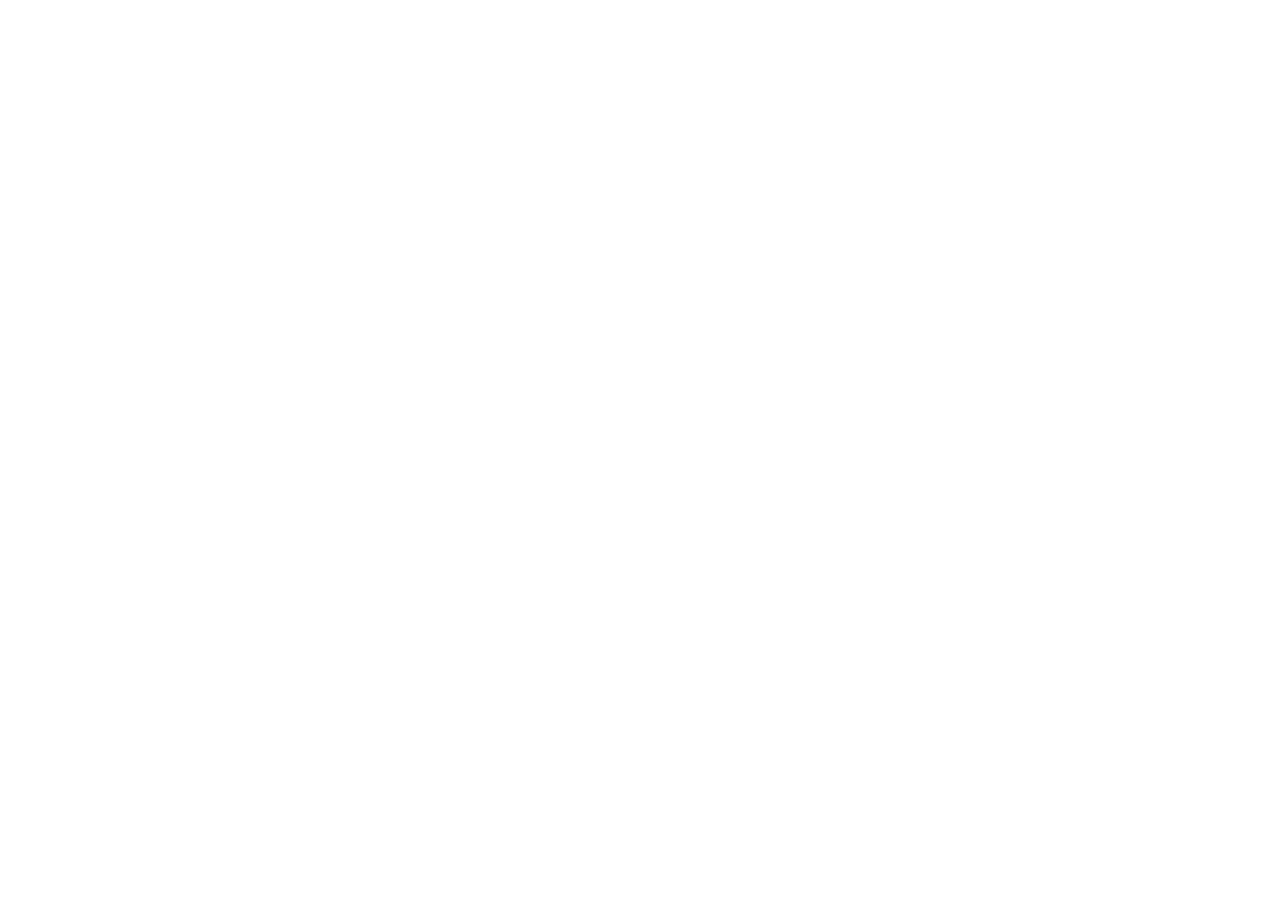
==== index.html @ 0c929e93 "Add files via upload" ====
<!DOCTYPE html>
<html lang="en">
<head>
    <meta charset="UTF-8">
    <meta http-equiv="X-UA-Compatible" content="IE=edge">
    <meta name="viewport" content="width=device-width, initial-scale=1.0">
    <title>Document</title>
</head>
<body>
    
</body>
</html>
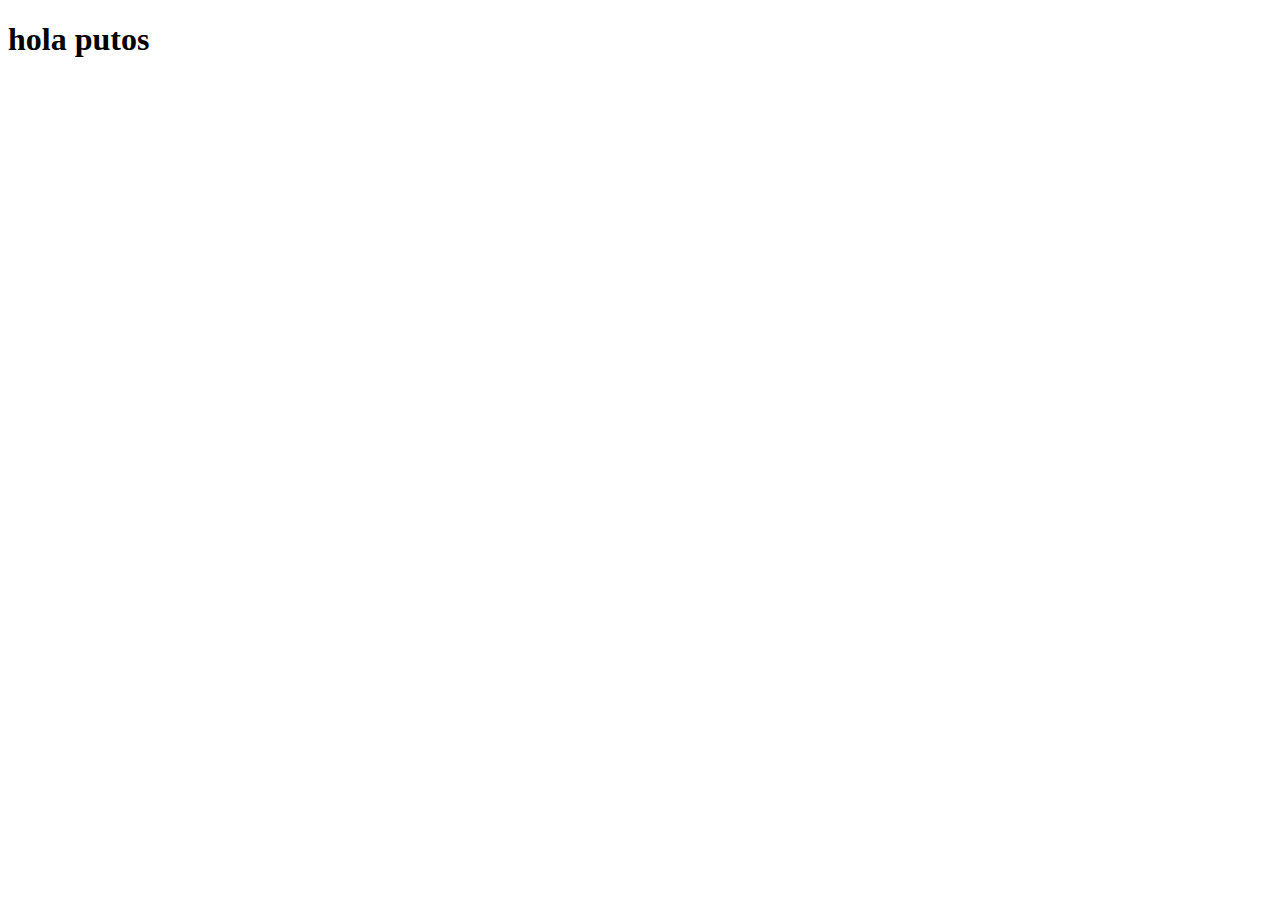
==== commit b37e8f67: "Update index.html" ====
--- a/index.html
+++ b/index.html
@@ -7,6 +7,6 @@
     <title>Document</title>
 </head>
 <body>
-    
+    <h1>hola putos</h1>
 </body>
 </html>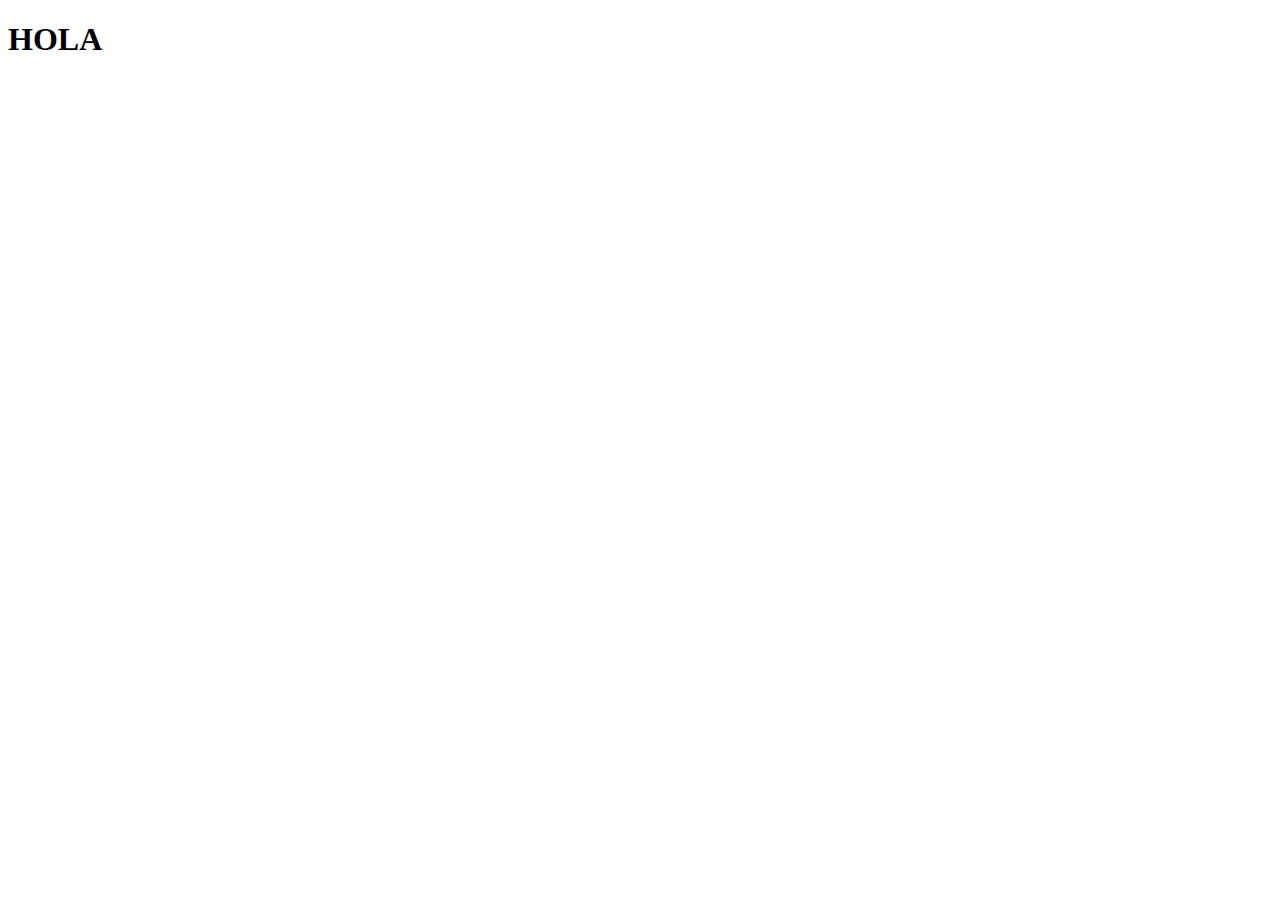
==== commit 42d7eaaa: "Update index.html" ====
--- a/index.html
+++ b/index.html
@@ -7,6 +7,6 @@
     <title>Document</title>
 </head>
 <body>
-    <h1>hola putos</h1>
+    <H1>HOLA </H1>
 </body>
 </html>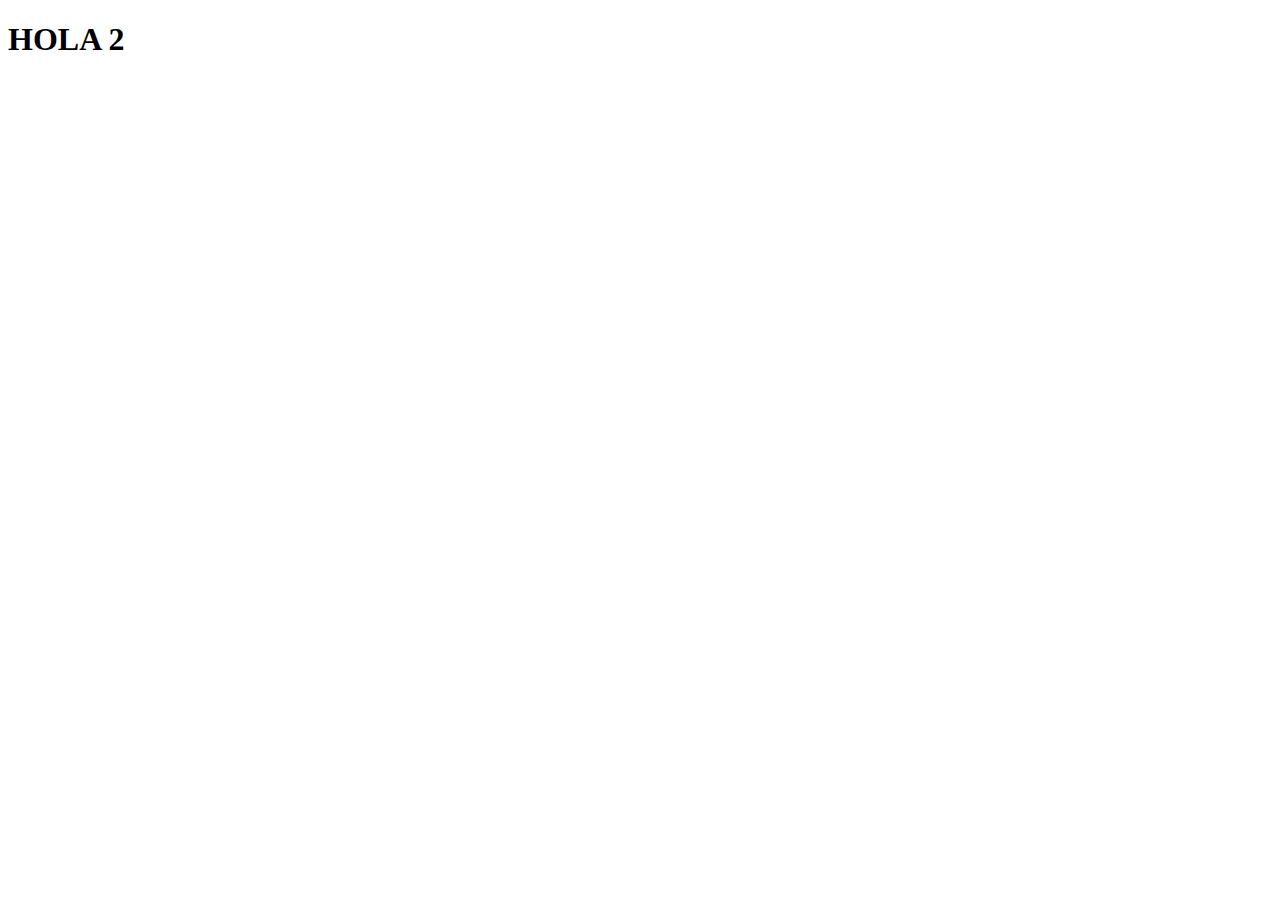
==== commit 10d40dd0: "Update index.html" ====
--- a/index.html
+++ b/index.html
@@ -7,6 +7,6 @@
     <title>Document</title>
 </head>
 <body>
-    <H1>HOLA </H1>
+    <H1>HOLA 2</H1>
 </body>
-</html>+</html>  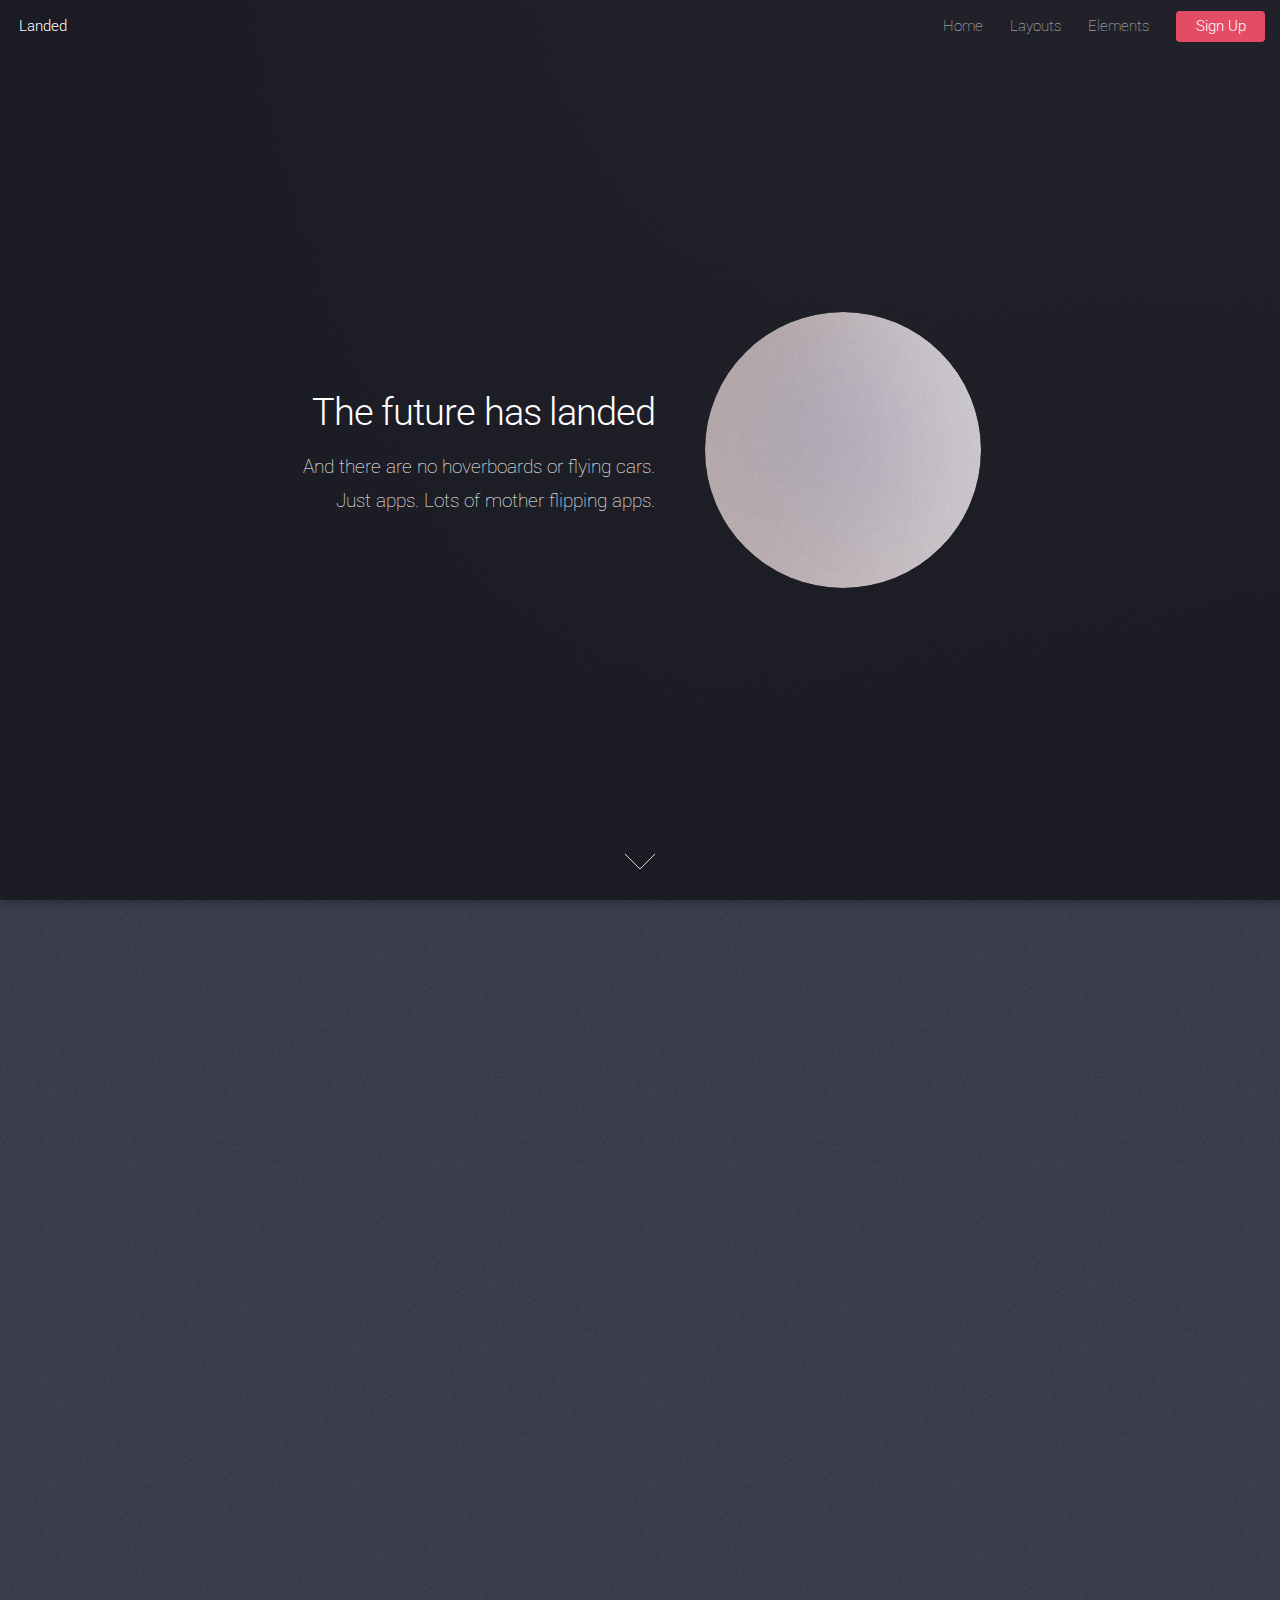
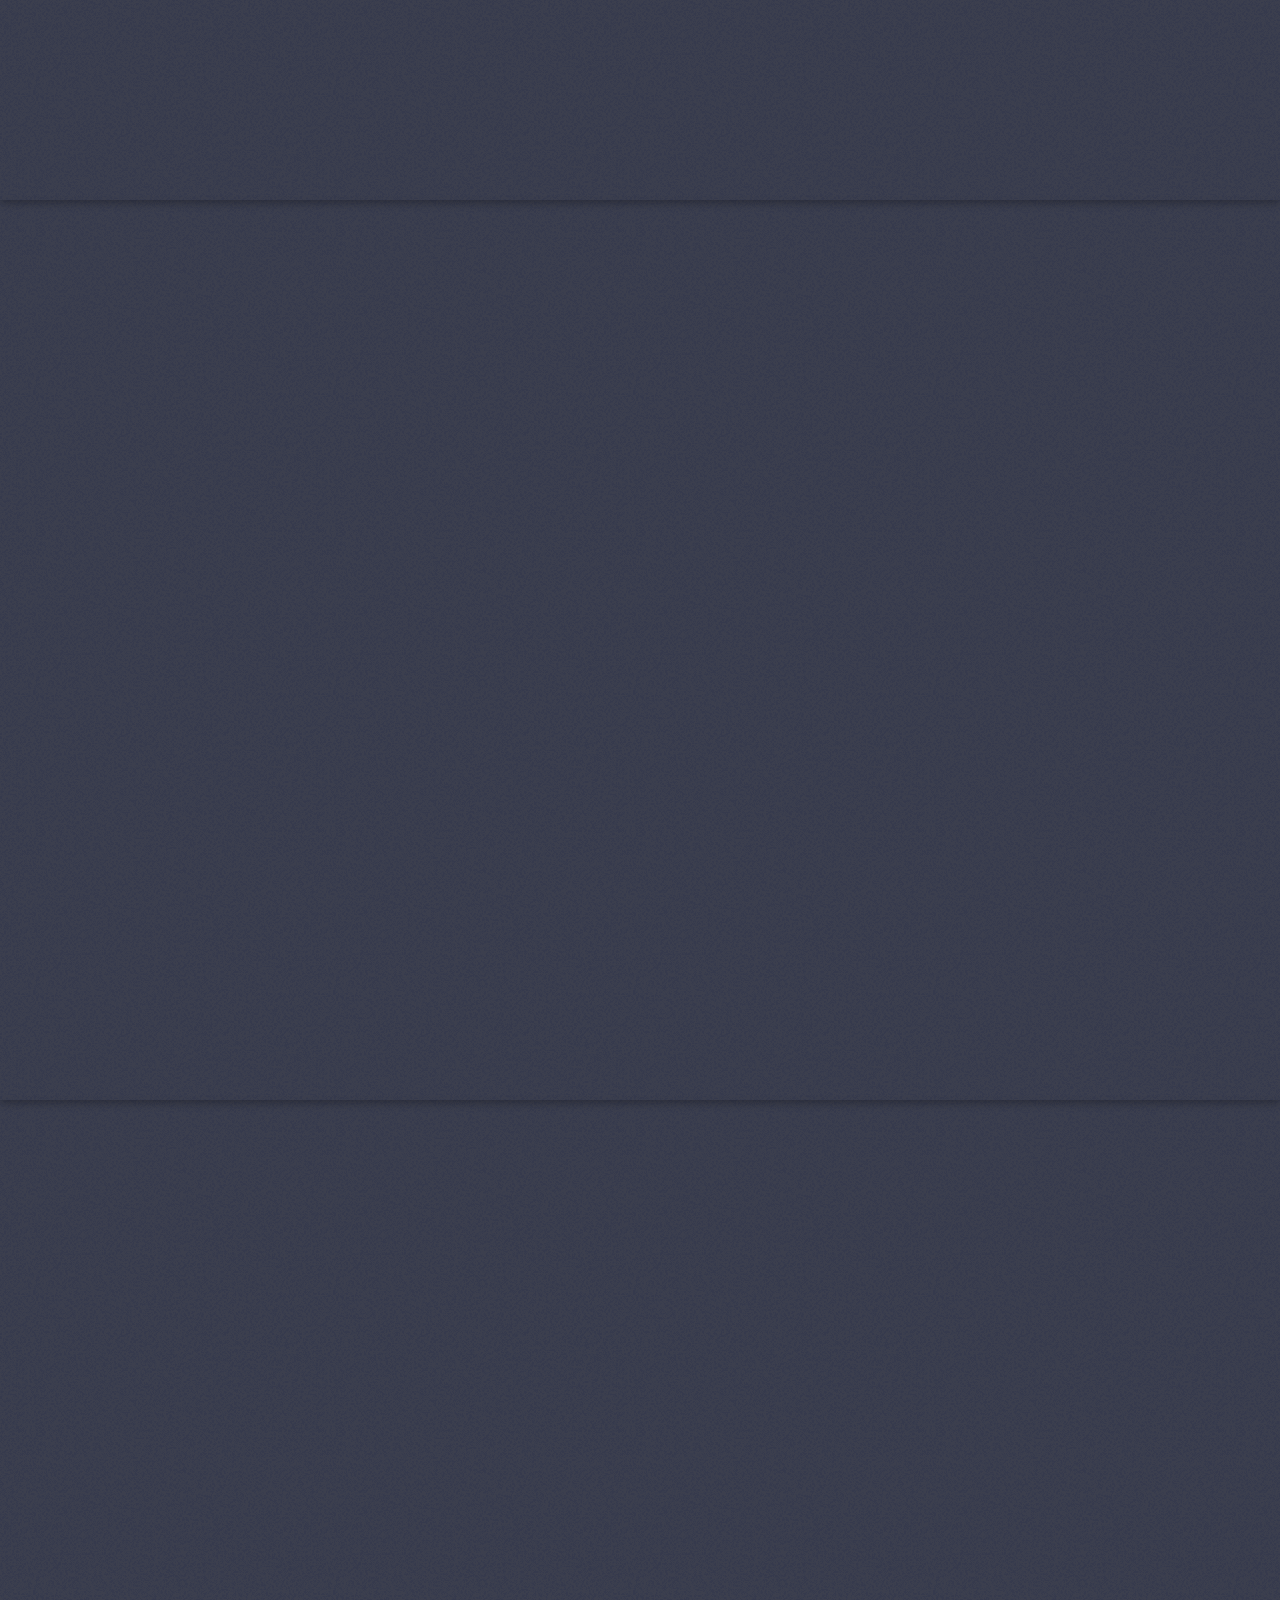
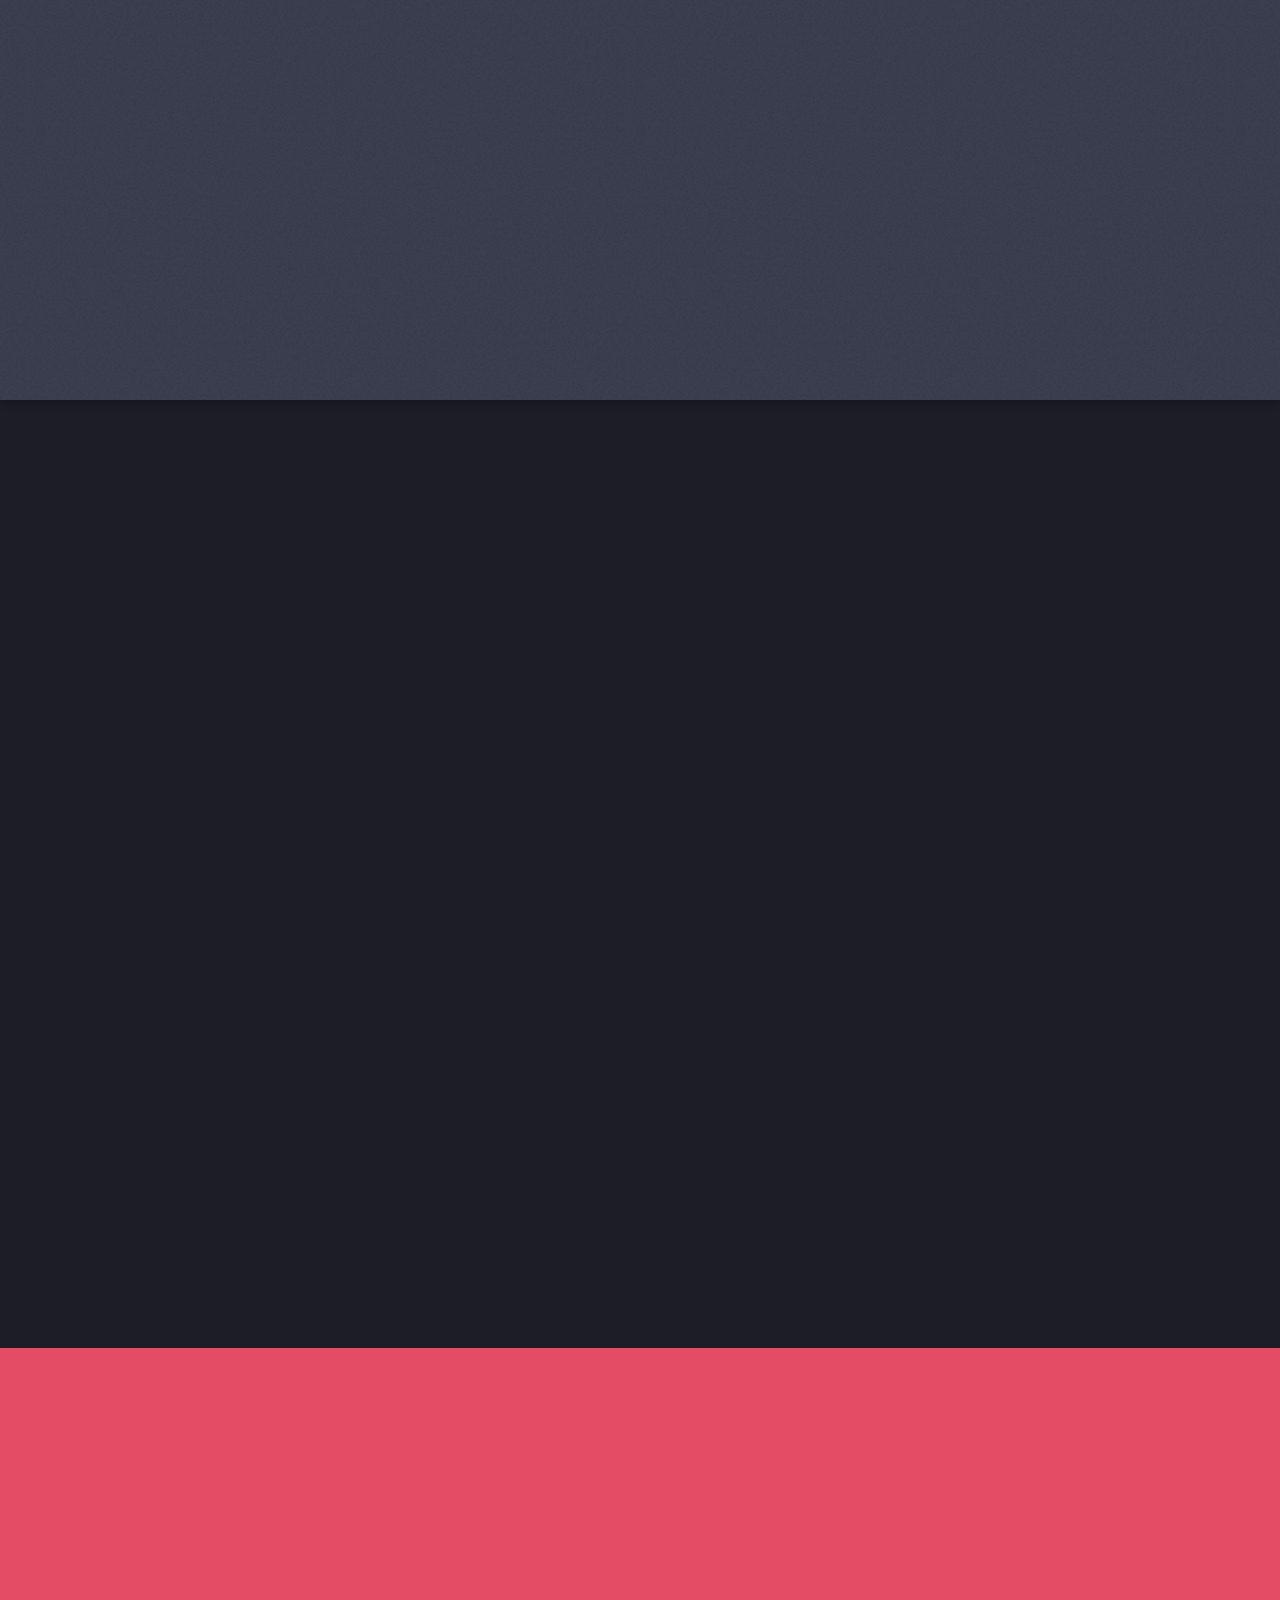
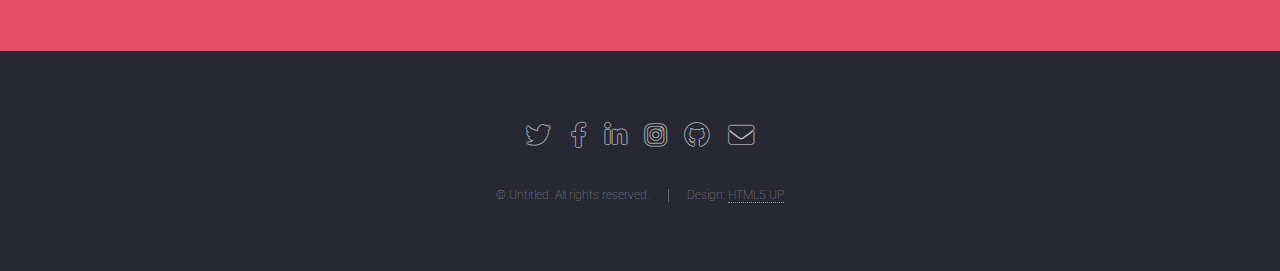
==== commit 8d0d07a4: "web front" ====
--- a/index.html
+++ b/index.html
@@ -1,12 +1,217 @@
-<!DOCTYPE html>
-<html lang="en">
-<head>
-    <meta charset="UTF-8">
-    <meta http-equiv="X-UA-Compatible" content="IE=edge">
-    <meta name="viewport" content="width=device-width, initial-scale=1.0">
-    <title>Document</title>
-</head>
-<body>
-    <H1>HOLA 2</H1>
-</body>
-</html>  +<!DOCTYPE HTML>
+<!--
+	Landed by HTML5 UP
+	html5up.net | @ajlkn
+	Free for personal and commercial use under the CCA 3.0 license (html5up.net/license)
+-->
+<html>
+	<head>
+		<title>Landed by HTML5 UP</title>
+		<meta charset="utf-8" />
+		<meta name="viewport" content="width=device-width, initial-scale=1, user-scalable=no" />
+		<link rel="stylesheet" href="assets/css/main.css" />
+		<noscript><link rel="stylesheet" href="assets/css/noscript.css" /></noscript>
+	</head>
+	<body class="is-preload landing">
+		<div id="page-wrapper">
+
+			<!-- Header -->
+				<header id="header">
+					<h1 id="logo"><a href="index.html">Landed</a></h1>
+					<nav id="nav">
+						<ul>
+							<li><a href="index.html">Home</a></li>
+							<li>
+								<a href="#">Layouts</a>
+								<ul>
+									<li><a href="left-sidebar.html">Left Sidebar</a></li>
+									<li><a href="right-sidebar.html">Right Sidebar</a></li>
+									<li><a href="no-sidebar.html">No Sidebar</a></li>
+									<li>
+										<a href="#">Submenu</a>
+										<ul>
+											<li><a href="#">Option 1</a></li>
+											<li><a href="#">Option 2</a></li>
+											<li><a href="#">Option 3</a></li>
+											<li><a href="#">Option 4</a></li>
+										</ul>
+									</li>
+								</ul>
+							</li>
+							<li><a href="elements.html">Elements</a></li>
+							<li><a href="#" class="button primary">Sign Up</a></li>
+						</ul>
+					</nav>
+				</header>
+
+			<!-- Banner -->
+				<section id="banner">
+					<div class="content">
+						<header>
+							<h2>The future has landed</h2>
+							<p>And there are no hoverboards or flying cars.<br />
+							Just apps. Lots of mother flipping apps.</p>
+						</header>
+						<span class="image"><img src="images/pic01.jpg" alt="" /></span>
+					</div>
+					<a href="#one" class="goto-next scrolly">Next</a>
+				</section>
+
+			<!-- One -->
+				<section id="one" class="spotlight style1 bottom">
+					<span class="image fit main"><img src="images/pic02.jpg" alt="" /></span>
+					<div class="content">
+						<div class="container">
+							<div class="row">
+								<div class="col-4 col-12-medium">
+									<header>
+										<h2>Odio faucibus ipsum integer consequat</h2>
+										<p>Nascetur eu nibh vestibulum amet gravida nascetur praesent</p>
+									</header>
+								</div>
+								<div class="col-4 col-12-medium">
+									<p>Feugiat accumsan lorem eu ac lorem amet sed accumsan donec.
+									Blandit orci porttitor semper. Arcu phasellus tortor enim mi
+									nisi praesent dolor adipiscing. Integer mi sed nascetur cep aliquet
+									augue varius tempus lobortis porttitor accumsan consequat
+									adipiscing lorem dolor.</p>
+								</div>
+								<div class="col-4 col-12-medium">
+									<p>Morbi enim nascetur et placerat lorem sed iaculis neque ante
+									adipiscing adipiscing metus massa. Blandit orci porttitor semper.
+									Arcu phasellus tortor enim mi mi nisi praesent adipiscing. Integer
+									mi sed nascetur cep aliquet augue varius tempus. Feugiat lorem
+									ipsum dolor nullam.</p>
+								</div>
+							</div>
+						</div>
+					</div>
+					<a href="#two" class="goto-next scrolly">Next</a>
+				</section>
+
+			<!-- Two -->
+				<section id="two" class="spotlight style2 right">
+					<span class="image fit main"><img src="images/pic03.jpg" alt="" /></span>
+					<div class="content">
+						<header>
+							<h2>Interdum amet non magna accumsan</h2>
+							<p>Nunc commodo accumsan eget id nisi eu col volutpat magna</p>
+						</header>
+						<p>Feugiat accumsan lorem eu ac lorem amet ac arcu phasellus tortor enim mi mi nisi praesent adipiscing. Integer mi sed nascetur cep aliquet augue varius tempus lobortis porttitor lorem et accumsan consequat adipiscing lorem.</p>
+						<ul class="actions">
+							<li><a href="#" class="button">Learn More</a></li>
+						</ul>
+					</div>
+					<a href="#three" class="goto-next scrolly">Next</a>
+				</section>
+
+			<!-- Three -->
+				<section id="three" class="spotlight style3 left">
+					<span class="image fit main bottom"><img src="images/pic04.jpg" alt="" /></span>
+					<div class="content">
+						<header>
+							<h2>Interdum felis blandit praesent sed augue</h2>
+							<p>Accumsan integer ultricies aliquam vel massa sapien phasellus</p>
+						</header>
+						<p>Feugiat accumsan lorem eu ac lorem amet ac arcu phasellus tortor enim mi mi nisi praesent adipiscing. Integer mi sed nascetur cep aliquet augue varius tempus lobortis porttitor lorem et accumsan consequat adipiscing lorem.</p>
+						<ul class="actions">
+							<li><a href="#" class="button">Learn More</a></li>
+						</ul>
+					</div>
+					<a href="#four" class="goto-next scrolly">Next</a>
+				</section>
+
+			<!-- Four -->
+				<section id="four" class="wrapper style1 special fade-up">
+					<div class="container">
+						<header class="major">
+							<h2>Accumsan sed tempus adipiscing blandit</h2>
+							<p>Iaculis ac volutpat vis non enim gravida nisi faucibus posuere arcu consequat</p>
+						</header>
+						<div class="box alt">
+							<div class="row gtr-uniform">
+								<section class="col-4 col-6-medium col-12-xsmall">
+									<span class="icon solid alt major fa-chart-area"></span>
+									<h3>Ipsum sed commodo</h3>
+									<p>Feugiat accumsan lorem eu ac lorem amet accumsan donec. Blandit orci porttitor.</p>
+								</section>
+								<section class="col-4 col-6-medium col-12-xsmall">
+									<span class="icon solid alt major fa-comment"></span>
+									<h3>Eleifend lorem ornare</h3>
+									<p>Feugiat accumsan lorem eu ac lorem amet accumsan donec. Blandit orci porttitor.</p>
+								</section>
+								<section class="col-4 col-6-medium col-12-xsmall">
+									<span class="icon solid alt major fa-flask"></span>
+									<h3>Cubilia cep lobortis</h3>
+									<p>Feugiat accumsan lorem eu ac lorem amet accumsan donec. Blandit orci porttitor.</p>
+								</section>
+								<section class="col-4 col-6-medium col-12-xsmall">
+									<span class="icon solid alt major fa-paper-plane"></span>
+									<h3>Non semper interdum</h3>
+									<p>Feugiat accumsan lorem eu ac lorem amet accumsan donec. Blandit orci porttitor.</p>
+								</section>
+								<section class="col-4 col-6-medium col-12-xsmall">
+									<span class="icon solid alt major fa-file"></span>
+									<h3>Odio laoreet accumsan</h3>
+									<p>Feugiat accumsan lorem eu ac lorem amet accumsan donec. Blandit orci porttitor.</p>
+								</section>
+								<section class="col-4 col-6-medium col-12-xsmall">
+									<span class="icon solid alt major fa-lock"></span>
+									<h3>Massa arcu accumsan</h3>
+									<p>Feugiat accumsan lorem eu ac lorem amet accumsan donec. Blandit orci porttitor.</p>
+								</section>
+							</div>
+						</div>
+						<footer class="major">
+							<ul class="actions special">
+								<li><a href="#" class="button">Magna sed feugiat</a></li>
+							</ul>
+						</footer>
+					</div>
+				</section>
+
+			<!-- Five -->
+				<section id="five" class="wrapper style2 special fade">
+					<div class="container">
+						<header>
+							<h2>Magna faucibus lorem diam</h2>
+							<p>Ante metus praesent faucibus ante integer id accumsan eleifend</p>
+						</header>
+						<form method="post" action="#" class="cta">
+							<div class="row gtr-uniform gtr-50">
+								<div class="col-8 col-12-xsmall"><input type="email" name="email" id="email" placeholder="Your Email Address" /></div>
+								<div class="col-4 col-12-xsmall"><input type="submit" value="Get Started" class="fit primary" /></div>
+							</div>
+						</form>
+					</div>
+				</section>
+
+			<!-- Footer -->
+				<footer id="footer">
+					<ul class="icons">
+						<li><a href="#" class="icon brands alt fa-twitter"><span class="label">Twitter</span></a></li>
+						<li><a href="#" class="icon brands alt fa-facebook-f"><span class="label">Facebook</span></a></li>
+						<li><a href="#" class="icon brands alt fa-linkedin-in"><span class="label">LinkedIn</span></a></li>
+						<li><a href="#" class="icon brands alt fa-instagram"><span class="label">Instagram</span></a></li>
+						<li><a href="#" class="icon brands alt fa-github"><span class="label">GitHub</span></a></li>
+						<li><a href="#" class="icon solid alt fa-envelope"><span class="label">Email</span></a></li>
+					</ul>
+					<ul class="copyright">
+						<li>&copy; Untitled. All rights reserved.</li><li>Design: <a href="http://html5up.net">HTML5 UP</a></li>
+					</ul>
+				</footer>
+
+		</div>
+
+		<!-- Scripts -->
+			<script src="assets/js/jquery.min.js"></script>
+			<script src="assets/js/jquery.scrolly.min.js"></script>
+			<script src="assets/js/jquery.dropotron.min.js"></script>
+			<script src="assets/js/jquery.scrollex.min.js"></script>
+			<script src="assets/js/browser.min.js"></script>
+			<script src="assets/js/breakpoints.min.js"></script>
+			<script src="assets/js/util.js"></script>
+			<script src="assets/js/main.js"></script>
+
+	</body>
+</html>--- a/assets/css/main.css
+++ b/assets/css/main.css
@@ -0,0 +1,4111 @@
+@import url("fontawesome-all.min.css");
+@import url("https://fonts.googleapis.com/css?family=Roboto:100,300,100italic,300italic");
+
+/*
+	Landed by HTML5 UP
+	html5up.net | @ajlkn
+	Free for personal and commercial use under the CCA 3.0 license (html5up.net/license)
+*/
+
+html, body, div, span, applet, object,
+iframe, h1, h2, h3, h4, h5, h6, p, blockquote,
+pre, a, abbr, acronym, address, big, cite,
+code, del, dfn, em, img, ins, kbd, q, s, samp,
+small, strike, strong, sub, sup, tt, var, b,
+u, i, center, dl, dt, dd, ol, ul, li, fieldset,
+form, label, legend, table, caption, tbody,
+tfoot, thead, tr, th, td, article, aside,
+canvas, details, embed, figure, figcaption,
+footer, header, hgroup, menu, nav, output, ruby,
+section, summary, time, mark, audio, video {
+	margin: 0;
+	padding: 0;
+	border: 0;
+	font-size: 100%;
+	font: inherit;
+	vertical-align: baseline;}
+
+article, aside, details, figcaption, figure,
+footer, header, hgroup, menu, nav, section {
+	display: block;}
+
+body {
+	line-height: 1;
+}
+
+ol, ul {
+	list-style: none;
+}
+
+blockquote, q {
+	quotes: none;
+}
+
+	blockquote:before, blockquote:after, q:before, q:after {
+		content: '';
+		content: none;
+	}
+
+table {
+	border-collapse: collapse;
+	border-spacing: 0;
+}
+
+body {
+	-webkit-text-size-adjust: none;
+}
+
+mark {
+	background-color: transparent;
+	color: inherit;
+}
+
+input::-moz-focus-inner {
+	border: 0;
+	padding: 0;
+}
+
+input, select, textarea {
+	-moz-appearance: none;
+	-webkit-appearance: none;
+	-ms-appearance: none;
+	appearance: none;
+}
+
+/* Basic */
+
+	html {
+		box-sizing: border-box;
+	}
+
+	*, *:before, *:after {
+		box-sizing: inherit;
+	}
+
+	html, body {
+		background: #1c1d26;
+	}
+
+	body.is-preload *, body.is-preload *:before, body.is-preload *:after {
+		-moz-animation: none !important;
+		-webkit-animation: none !important;
+		-ms-animation: none !important;
+		animation: none !important;
+		-moz-transition: none !important;
+		-webkit-transition: none !important;
+		-ms-transition: none !important;
+		transition: none !important;
+	}
+
+	body, input, select, textarea {
+		color: rgba(255, 255, 255, 0.75);
+		font-family: "Roboto", Helvetica, sans-serif;
+		font-size: 15pt;
+		font-weight: 100;
+		line-height: 1.75em;
+	}
+
+	a {
+		-moz-transition: border-color 0.2s ease-in-out, color 0.2s ease-in-out;
+		-webkit-transition: border-color 0.2s ease-in-out, color 0.2s ease-in-out;
+		-ms-transition: border-color 0.2s ease-in-out, color 0.2s ease-in-out;
+		transition: border-color 0.2s ease-in-out, color 0.2s ease-in-out;
+		border-bottom: dotted 1px;
+		color: #e44c65;
+		text-decoration: none;
+	}
+
+		a:hover {
+			color: #e44c65 !important;
+			border-bottom-color: transparent;
+		}
+
+	strong, b {
+		color: #ffffff;
+		font-weight: 300;
+	}
+
+	em, i {
+		font-style: italic;
+	}
+
+	p {
+		margin: 0 0 2em 0;
+	}
+
+	h1, h2, h3, h4, h5, h6 {
+		color: #ffffff;
+		font-weight: 300;
+		line-height: 1em;
+		margin: 0 0 1em 0;
+	}
+
+		h1 a, h2 a, h3 a, h4 a, h5 a, h6 a {
+			color: inherit;
+			border: 0;
+		}
+
+	h2 {
+		font-size: 2em;
+		line-height: 1.5em;
+		letter-spacing: -0.025em;
+	}
+
+	h3 {
+		font-size: 1.35em;
+		line-height: 1.5em;
+	}
+
+	h4 {
+		font-size: 1.1em;
+		line-height: 1.5em;
+	}
+
+	h5 {
+		font-size: 0.9em;
+		line-height: 1.5em;
+	}
+
+	h6 {
+		font-size: 0.7em;
+		line-height: 1.5em;
+	}
+
+	sub {
+		font-size: 0.8em;
+		position: relative;
+		top: 0.5em;
+	}
+
+	sup {
+		font-size: 0.8em;
+		position: relative;
+		top: -0.5em;
+	}
+
+	hr {
+		border: 0;
+		border-bottom: solid 1px rgba(255, 255, 255, 0.3);
+		margin: 3em 0;
+	}
+
+		hr.major {
+			margin: 4em 0;
+		}
+
+	blockquote {
+		border-left: solid 4px rgba(255, 255, 255, 0.3);
+		font-style: italic;
+		margin: 0 0 2em 0;
+		padding: 0.5em 0 0.5em 2em;
+	}
+
+	code {
+		background: rgba(255, 255, 255, 0.075);
+		border-radius: 4px;
+		font-family: "Courier New", monospace;
+		font-size: 0.9em;
+		margin: 0 0.25em;
+		padding: 0.25em 0.65em;
+	}
+
+	pre {
+		-webkit-overflow-scrolling: touch;
+		font-family: "Courier New", monospace;
+		font-size: 0.9em;
+		margin: 0 0 2em 0;
+	}
+
+		pre code {
+			display: block;
+			line-height: 1.75em;
+			padding: 1em 1.5em;
+			overflow-x: auto;
+		}
+
+	.align-left {
+		text-align: left;
+	}
+
+	.align-center {
+		text-align: center;
+	}
+
+	.align-right {
+		text-align: right;
+	}
+
+/* Loader */
+
+	@-moz-keyframes spinner-show {
+		0% {
+			opacity: 0;
+		}
+
+		100% {
+			opacity: 1;
+		}
+	}
+
+	@-webkit-keyframes spinner-show {
+		0% {
+			opacity: 0;
+		}
+
+		100% {
+			opacity: 1;
+		}
+	}
+
+	@-ms-keyframes spinner-show {
+		0% {
+			opacity: 0;
+		}
+
+		100% {
+			opacity: 1;
+		}
+	}
+
+	@keyframes spinner-show {
+		0% {
+			opacity: 0;
+		}
+
+		100% {
+			opacity: 1;
+		}
+	}
+
+	@-moz-keyframes spinner-hide {
+		0% {
+			color: rgba(255, 255, 255, 0.15);
+			z-index: 100001;
+			-moz-transform: scale(1) rotate(0deg);
+			-webkit-transform: scale(1) rotate(0deg);
+			-ms-transform: scale(1) rotate(0deg);
+			transform: scale(1) rotate(0deg);
+		}
+
+		99% {
+			color: #1c1d26;
+			z-index: 100001;
+			-moz-transform: scale(0.5) rotate(360deg);
+			-webkit-transform: scale(0.5) rotate(360deg);
+			-ms-transform: scale(0.5) rotate(360deg);
+			transform: scale(0.5) rotate(360deg);
+		}
+
+		100% {
+			color: #1c1d26;
+			z-index: -1;
+			-moz-transform: scale(0.5) rotate(360deg);
+			-webkit-transform: scale(0.5) rotate(360deg);
+			-ms-transform: scale(0.5) rotate(360deg);
+			transform: scale(0.5) rotate(360deg);
+		}
+	}
+
+	@-webkit-keyframes spinner-hide {
+		0% {
+			color: rgba(255, 255, 255, 0.15);
+			z-index: 100001;
+			-moz-transform: scale(1) rotate(0deg);
+			-webkit-transform: scale(1) rotate(0deg);
+			-ms-transform: scale(1) rotate(0deg);
+			transform: scale(1) rotate(0deg);
+		}
+
+		99% {
+			color: #1c1d26;
+			z-index: 100001;
+			-moz-transform: scale(0.5) rotate(360deg);
+			-webkit-transform: scale(0.5) rotate(360deg);
+			-ms-transform: scale(0.5) rotate(360deg);
+			transform: scale(0.5) rotate(360deg);
+		}
+
+		100% {
+			color: #1c1d26;
+			z-index: -1;
+			-moz-transform: scale(0.5) rotate(360deg);
+			-webkit-transform: scale(0.5) rotate(360deg);
+			-ms-transform: scale(0.5) rotate(360deg);
+			transform: scale(0.5) rotate(360deg);
+		}
+	}
+
+	@-ms-keyframes spinner-hide {
+		0% {
+			color: rgba(255, 255, 255, 0.15);
+			z-index: 100001;
+			-moz-transform: scale(1) rotate(0deg);
+			-webkit-transform: scale(1) rotate(0deg);
+			-ms-transform: scale(1) rotate(0deg);
+			transform: scale(1) rotate(0deg);
+		}
+
+		99% {
+			color: #1c1d26;
+			z-index: 100001;
+			-moz-transform: scale(0.5) rotate(360deg);
+			-webkit-transform: scale(0.5) rotate(360deg);
+			-ms-transform: scale(0.5) rotate(360deg);
+			transform: scale(0.5) rotate(360deg);
+		}
+
+		100% {
+			color: #1c1d26;
+			z-index: -1;
+			-moz-transform: scale(0.5) rotate(360deg);
+			-webkit-transform: scale(0.5) rotate(360deg);
+			-ms-transform: scale(0.5) rotate(360deg);
+			transform: scale(0.5) rotate(360deg);
+		}
+	}
+
+	@keyframes spinner-hide {
+		0% {
+			color: rgba(255, 255, 255, 0.15);
+			z-index: 100001;
+			-moz-transform: scale(1) rotate(0deg);
+			-webkit-transform: scale(1) rotate(0deg);
+			-ms-transform: scale(1) rotate(0deg);
+			transform: scale(1) rotate(0deg);
+		}
+
+		99% {
+			color: #1c1d26;
+			z-index: 100001;
+			-moz-transform: scale(0.5) rotate(360deg);
+			-webkit-transform: scale(0.5) rotate(360deg);
+			-ms-transform: scale(0.5) rotate(360deg);
+			transform: scale(0.5) rotate(360deg);
+		}
+
+		100% {
+			color: #1c1d26;
+			z-index: -1;
+			-moz-transform: scale(0.5) rotate(360deg);
+			-webkit-transform: scale(0.5) rotate(360deg);
+			-ms-transform: scale(0.5) rotate(360deg);
+			transform: scale(0.5) rotate(360deg);
+		}
+	}
+
+	@-moz-keyframes spinner-rotate {
+		0% {
+			-moz-transform: scale(1) rotate(0deg);
+			-webkit-transform: scale(1) rotate(0deg);
+			-ms-transform: scale(1) rotate(0deg);
+			transform: scale(1) rotate(0deg);
+		}
+
+		100% {
+			-moz-transform: scale(1) rotate(360deg);
+			-webkit-transform: scale(1) rotate(360deg);
+			-ms-transform: scale(1) rotate(360deg);
+			transform: scale(1) rotate(360deg);
+		}
+	}
+
+	@-webkit-keyframes spinner-rotate {
+		0% {
+			-moz-transform: scale(1) rotate(0deg);
+			-webkit-transform: scale(1) rotate(0deg);
+			-ms-transform: scale(1) rotate(0deg);
+			transform: scale(1) rotate(0deg);
+		}
+
+		100% {
+			-moz-transform: scale(1) rotate(360deg);
+			-webkit-transform: scale(1) rotate(360deg);
+			-ms-transform: scale(1) rotate(360deg);
+			transform: scale(1) rotate(360deg);
+		}
+	}
+
+	@-ms-keyframes spinner-rotate {
+		0% {
+			-moz-transform: scale(1) rotate(0deg);
+			-webkit-transform: scale(1) rotate(0deg);
+			-ms-transform: scale(1) rotate(0deg);
+			transform: scale(1) rotate(0deg);
+		}
+
+		100% {
+			-moz-transform: scale(1) rotate(360deg);
+			-webkit-transform: scale(1) rotate(360deg);
+			-ms-transform: scale(1) rotate(360deg);
+			transform: scale(1) rotate(360deg);
+		}
+	}
+
+	@keyframes spinner-rotate {
+		0% {
+			-moz-transform: scale(1) rotate(0deg);
+			-webkit-transform: scale(1) rotate(0deg);
+			-ms-transform: scale(1) rotate(0deg);
+			transform: scale(1) rotate(0deg);
+		}
+
+		100% {
+			-moz-transform: scale(1) rotate(360deg);
+			-webkit-transform: scale(1) rotate(360deg);
+			-ms-transform: scale(1) rotate(360deg);
+			transform: scale(1) rotate(360deg);
+		}
+	}
+
+	@-moz-keyframes overlay-hide {
+		0% {
+			opacity: 1;
+			z-index: 100000;
+		}
+
+		15% {
+			opacity: 1;
+			z-index: 100000;
+		}
+
+		99% {
+			opacity: 0;
+			z-index: 100000;
+		}
+
+		100% {
+			opacity: 0;
+			z-index: -1;
+		}
+	}
+
+	@-webkit-keyframes overlay-hide {
+		0% {
+			opacity: 1;
+			z-index: 100000;
+		}
+
+		15% {
+			opacity: 1;
+			z-index: 100000;
+		}
+
+		99% {
+			opacity: 0;
+			z-index: 100000;
+		}
+
+		100% {
+			opacity: 0;
+			z-index: -1;
+		}
+	}
+
+	@-ms-keyframes overlay-hide {
+		0% {
+			opacity: 1;
+			z-index: 100000;
+		}
+
+		15% {
+			opacity: 1;
+			z-index: 100000;
+		}
+
+		99% {
+			opacity: 0;
+			z-index: 100000;
+		}
+
+		100% {
+			opacity: 0;
+			z-index: -1;
+		}
+	}
+
+	@keyframes overlay-hide {
+		0% {
+			opacity: 1;
+			z-index: 100000;
+		}
+
+		15% {
+			opacity: 1;
+			z-index: 100000;
+		}
+
+		99% {
+			opacity: 0;
+			z-index: 100000;
+		}
+
+		100% {
+			opacity: 0;
+			z-index: -1;
+		}
+	}
+
+	body.landing {
+		text-decoration: none;
+	}
+
+		body.landing:before {
+			-moz-osx-font-smoothing: grayscale;
+			-webkit-font-smoothing: antialiased;
+			display: inline-block;
+			font-style: normal;
+			font-variant: normal;
+			text-rendering: auto;
+			line-height: 1;
+			text-transform: none !important;
+			font-family: 'Font Awesome 5 Free';
+			font-weight: 900;
+		}
+
+		body.landing:before {
+			-moz-animation: spinner-show 1.5s 1 0.25s ease forwards, spinner-hide 0.25s ease-in-out forwards !important;
+			-webkit-animation: spinner-show 1.5s 1 0.25s ease forwards, spinner-hide 0.25s ease-in-out forwards !important;
+			-ms-animation: spinner-show 1.5s 1 0.25s ease forwards, spinner-hide 0.25s ease-in-out forwards !important;
+			animation: spinner-show 1.5s 1 0.25s ease forwards, spinner-hide 0.25s ease-in-out forwards !important;
+			-moz-transform-origin: 50% 50%;
+			-webkit-transform-origin: 50% 50%;
+			-ms-transform-origin: 50% 50%;
+			transform-origin: 50% 50%;
+			color: rgba(255, 255, 255, 0.15);
+			content: '\f1ce';
+			cursor: default;
+			display: block;
+			font-size: 2em;
+			height: 2em;
+			left: 50%;
+			line-height: 2em;
+			margin: -1em 0 0 -1em;
+			opacity: 0;
+			position: fixed;
+			text-align: center;
+			top: 50%;
+			width: 2em;
+			z-index: -1;
+		}
+
+		body.landing:after {
+			-moz-animation: overlay-hide 1.5s ease-in forwards !important;
+			-webkit-animation: overlay-hide 1.5s ease-in forwards !important;
+			-ms-animation: overlay-hide 1.5s ease-in forwards !important;
+			animation: overlay-hide 1.5s ease-in forwards !important;
+			background: #1c1d26;
+			content: '';
+			display: block;
+			height: 100%;
+			left: 0;
+			opacity: 0;
+			position: fixed;
+			top: 0;
+			width: 100%;
+			z-index: -1;
+		}
+
+		body.landing.is-preload:before {
+			-moz-animation: spinner-show 1.5s 1 0.25s ease forwards, spinner-rotate 0.75s infinite linear !important;
+			-webkit-animation: spinner-show 1.5s 1 0.25s ease forwards, spinner-rotate 0.75s infinite linear !important;
+			-ms-animation: spinner-show 1.5s 1 0.25s ease forwards, spinner-rotate 0.75s infinite linear !important;
+			animation: spinner-show 1.5s 1 0.25s ease forwards, spinner-rotate 0.75s infinite linear !important;
+			z-index: 100001;
+		}
+
+		body.landing.is-preload:after {
+			-moz-animation: none !important;
+			-webkit-animation: none !important;
+			-ms-animation: none !important;
+			animation: none !important;
+			opacity: 1;
+			z-index: 100000;
+		}
+
+	@media (-webkit-min-device-pixel-ratio: 2) {
+
+		body.landing:before {
+			line-height: 2.025em;
+		}
+
+	}
+
+/* Container */
+
+	.container {
+		margin: 0 auto;
+		max-width: calc(100% - 4em);
+		width: 70em;
+	}
+
+		.container.xsmall {
+			width: 17.5em;
+		}
+
+		.container.small {
+			width: 35em;
+		}
+
+		.container.medium {
+			width: 52.5em;
+		}
+
+		.container.large {
+			width: 87.5em;
+		}
+
+		.container.xlarge {
+			width: 105em;
+		}
+
+		.container.max {
+			width: 100%;
+		}
+
+		@media screen and (max-width: 1280px) {
+
+			.container {
+				width: 90%;
+				max-width: 100%;
+			}
+
+		}
+
+		@media screen and (max-width: 980px) {
+
+			.container {
+				width: 100% !important;
+			}
+
+		}
+
+/* Row */
+
+	.row {
+		display: flex;
+		flex-wrap: wrap;
+		box-sizing: border-box;
+		align-items: stretch;
+	}
+
+		.row > * {
+			box-sizing: border-box;
+		}
+
+		.row.gtr-uniform > * > :last-child {
+			margin-bottom: 0;
+		}
+
+		.row.aln-left {
+			justify-content: flex-start;
+		}
+
+		.row.aln-center {
+			justify-content: center;
+		}
+
+		.row.aln-right {
+			justify-content: flex-end;
+		}
+
+		.row.aln-top {
+			align-items: flex-start;
+		}
+
+		.row.aln-middle {
+			align-items: center;
+		}
+
+		.row.aln-bottom {
+			align-items: flex-end;
+		}
+
+		.row > .imp {
+			order: -1;
+		}
+
+		.row > .col-1 {
+			width: 8.33333%;
+		}
+
+		.row > .off-1 {
+			margin-left: 8.33333%;
+		}
+
+		.row > .col-2 {
+			width: 16.66667%;
+		}
+
+		.row > .off-2 {
+			margin-left: 16.66667%;
+		}
+
+		.row > .col-3 {
+			width: 25%;
+		}
+
+		.row > .off-3 {
+			margin-left: 25%;
+		}
+
+		.row > .col-4 {
+			width: 33.33333%;
+		}
+
+		.row > .off-4 {
+			margin-left: 33.33333%;
+		}
+
+		.row > .col-5 {
+			width: 41.66667%;
+		}
+
+		.row > .off-5 {
+			margin-left: 41.66667%;
+		}
+
+		.row > .col-6 {
+			width: 50%;
+		}
+
+		.row > .off-6 {
+			margin-left: 50%;
+		}
+
+		.row > .col-7 {
+			width: 58.33333%;
+		}
+
+		.row > .off-7 {
+			margin-left: 58.33333%;
+		}
+
+		.row > .col-8 {
+			width: 66.66667%;
+		}
+
+		.row > .off-8 {
+			margin-left: 66.66667%;
+		}
+
+		.row > .col-9 {
+			width: 75%;
+		}
+
+		.row > .off-9 {
+			margin-left: 75%;
+		}
+
+		.row > .col-10 {
+			width: 83.33333%;
+		}
+
+		.row > .off-10 {
+			margin-left: 83.33333%;
+		}
+
+		.row > .col-11 {
+			width: 91.66667%;
+		}
+
+		.row > .off-11 {
+			margin-left: 91.66667%;
+		}
+
+		.row > .col-12 {
+			width: 100%;
+		}
+
+		.row > .off-12 {
+			margin-left: 100%;
+		}
+
+		.row.gtr-0 {
+			margin-top: 0;
+			margin-left: 0em;
+		}
+
+			.row.gtr-0 > * {
+				padding: 0 0 0 0em;
+			}
+
+			.row.gtr-0.gtr-uniform {
+				margin-top: 0em;
+			}
+
+				.row.gtr-0.gtr-uniform > * {
+					padding-top: 0em;
+				}
+
+		.row.gtr-25 {
+			margin-top: 0;
+			margin-left: -0.625em;
+		}
+
+			.row.gtr-25 > * {
+				padding: 0 0 0 0.625em;
+			}
+
+			.row.gtr-25.gtr-uniform {
+				margin-top: -0.625em;
+			}
+
+				.row.gtr-25.gtr-uniform > * {
+					padding-top: 0.625em;
+				}
+
+		.row.gtr-50 {
+			margin-top: 0;
+			margin-left: -1.25em;
+		}
+
+			.row.gtr-50 > * {
+				padding: 0 0 0 1.25em;
+			}
+
+			.row.gtr-50.gtr-uniform {
+				margin-top: -1.25em;
+			}
+
+				.row.gtr-50.gtr-uniform > * {
+					padding-top: 1.25em;
+				}
+
+		.row {
+			margin-top: 0;
+			margin-left: -2.5em;
+		}
+
+			.row > * {
+				padding: 0 0 0 2.5em;
+			}
+
+			.row.gtr-uniform {
+				margin-top: -2.5em;
+			}
+
+				.row.gtr-uniform > * {
+					padding-top: 2.5em;
+				}
+
+		.row.gtr-150 {
+			margin-top: 0;
+			margin-left: -3.75em;
+		}
+
+			.row.gtr-150 > * {
+				padding: 0 0 0 3.75em;
+			}
+
+			.row.gtr-150.gtr-uniform {
+				margin-top: -3.75em;
+			}
+
+				.row.gtr-150.gtr-uniform > * {
+					padding-top: 3.75em;
+				}
+
+		.row.gtr-200 {
+			margin-top: 0;
+			margin-left: -5em;
+		}
+
+			.row.gtr-200 > * {
+				padding: 0 0 0 5em;
+			}
+
+			.row.gtr-200.gtr-uniform {
+				margin-top: -5em;
+			}
+
+				.row.gtr-200.gtr-uniform > * {
+					padding-top: 5em;
+				}
+
+		@media screen and (max-width: 1680px) {
+
+			.row {
+				display: flex;
+				flex-wrap: wrap;
+				box-sizing: border-box;
+				align-items: stretch;
+			}
+
+				.row > * {
+					box-sizing: border-box;
+				}
+
+				.row.gtr-uniform > * > :last-child {
+					margin-bottom: 0;
+				}
+
+				.row.aln-left {
+					justify-content: flex-start;
+				}
+
+				.row.aln-center {
+					justify-content: center;
+				}
+
+				.row.aln-right {
+					justify-content: flex-end;
+				}
+
+				.row.aln-top {
+					align-items: flex-start;
+				}
+
+				.row.aln-middle {
+					align-items: center;
+				}
+
+				.row.aln-bottom {
+					align-items: flex-end;
+				}
+
+				.row > .imp-xlarge {
+					order: -1;
+				}
+
+				.row > .col-1-xlarge {
+					width: 8.33333%;
+				}
+
+				.row > .off-1-xlarge {
+					margin-left: 8.33333%;
+				}
+
+				.row > .col-2-xlarge {
+					width: 16.66667%;
+				}
+
+				.row > .off-2-xlarge {
+					margin-left: 16.66667%;
+				}
+
+				.row > .col-3-xlarge {
+					width: 25%;
+				}
+
+				.row > .off-3-xlarge {
+					margin-left: 25%;
+				}
+
+				.row > .col-4-xlarge {
+					width: 33.33333%;
+				}
+
+				.row > .off-4-xlarge {
+					margin-left: 33.33333%;
+				}
+
+				.row > .col-5-xlarge {
+					width: 41.66667%;
+				}
+
+				.row > .off-5-xlarge {
+					margin-left: 41.66667%;
+				}
+
+				.row > .col-6-xlarge {
+					width: 50%;
+				}
+
+				.row > .off-6-xlarge {
+					margin-left: 50%;
+				}
+
+				.row > .col-7-xlarge {
+					width: 58.33333%;
+				}
+
+				.row > .off-7-xlarge {
+					margin-left: 58.33333%;
+				}
+
+				.row > .col-8-xlarge {
+					width: 66.66667%;
+				}
+
+				.row > .off-8-xlarge {
+					margin-left: 66.66667%;
+				}
+
+				.row > .col-9-xlarge {
+					width: 75%;
+				}
+
+				.row > .off-9-xlarge {
+					margin-left: 75%;
+				}
+
+				.row > .col-10-xlarge {
+					width: 83.33333%;
+				}
+
+				.row > .off-10-xlarge {
+					margin-left: 83.33333%;
+				}
+
+				.row > .col-11-xlarge {
+					width: 91.66667%;
+				}
+
+				.row > .off-11-xlarge {
+					margin-left: 91.66667%;
+				}
+
+				.row > .col-12-xlarge {
+					width: 100%;
+				}
+
+				.row > .off-12-xlarge {
+					margin-left: 100%;
+				}
+
+				.row.gtr-0 {
+					margin-top: 0;
+					margin-left: 0em;
+				}
+
+					.row.gtr-0 > * {
+						padding: 0 0 0 0em;
+					}
+
+					.row.gtr-0.gtr-uniform {
+						margin-top: 0em;
+					}
+
+						.row.gtr-0.gtr-uniform > * {
+							padding-top: 0em;
+						}
+
+				.row.gtr-25 {
+					margin-top: 0;
+					margin-left: -0.625em;
+				}
+
+					.row.gtr-25 > * {
+						padding: 0 0 0 0.625em;
+					}
+
+					.row.gtr-25.gtr-uniform {
+						margin-top: -0.625em;
+					}
+
+						.row.gtr-25.gtr-uniform > * {
+							padding-top: 0.625em;
+						}
+
+				.row.gtr-50 {
+					margin-top: 0;
+					margin-left: -1.25em;
+				}
+
+					.row.gtr-50 > * {
+						padding: 0 0 0 1.25em;
+					}
+
+					.row.gtr-50.gtr-uniform {
+						margin-top: -1.25em;
+					}
+
+						.row.gtr-50.gtr-uniform > * {
+							padding-top: 1.25em;
+						}
+
+				.row {
+					margin-top: 0;
+					margin-left: -2.5em;
+				}
+
+					.row > * {
+						padding: 0 0 0 2.5em;
+					}
+
+					.row.gtr-uniform {
+						margin-top: -2.5em;
+					}
+
+						.row.gtr-uniform > * {
+							padding-top: 2.5em;
+						}
+
+				.row.gtr-150 {
+					margin-top: 0;
+					margin-left: -3.75em;
+				}
+
+					.row.gtr-150 > * {
+						padding: 0 0 0 3.75em;
+					}
+
+					.row.gtr-150.gtr-uniform {
+						margin-top: -3.75em;
+					}
+
+						.row.gtr-150.gtr-uniform > * {
+							padding-top: 3.75em;
+						}
+
+				.row.gtr-200 {
+					margin-top: 0;
+					margin-left: -5em;
+				}
+
+					.row.gtr-200 > * {
+						padding: 0 0 0 5em;
+					}
+
+					.row.gtr-200.gtr-uniform {
+						margin-top: -5em;
+					}
+
+						.row.gtr-200.gtr-uniform > * {
+							padding-top: 5em;
+						}
+
+		}
+
+		@media screen and (max-width: 1280px) {
+
+			.row {
+				display: flex;
+				flex-wrap: wrap;
+				box-sizing: border-box;
+				align-items: stretch;
+			}
+
+				.row > * {
+					box-sizing: border-box;
+				}
+
+				.row.gtr-uniform > * > :last-child {
+					margin-bottom: 0;
+				}
+
+				.row.aln-left {
+					justify-content: flex-start;
+				}
+
+				.row.aln-center {
+					justify-content: center;
+				}
+
+				.row.aln-right {
+					justify-content: flex-end;
+				}
+
+				.row.aln-top {
+					align-items: flex-start;
+				}
+
+				.row.aln-middle {
+					align-items: center;
+				}
+
+				.row.aln-bottom {
+					align-items: flex-end;
+				}
+
+				.row > .imp-large {
+					order: -1;
+				}
+
+				.row > .col-1-large {
+					width: 8.33333%;
+				}
+
+				.row > .off-1-large {
+					margin-left: 8.33333%;
+				}
+
+				.row > .col-2-large {
+					width: 16.66667%;
+				}
+
+				.row > .off-2-large {
+					margin-left: 16.66667%;
+				}
+
+				.row > .col-3-large {
+					width: 25%;
+				}
+
+				.row > .off-3-large {
+					margin-left: 25%;
+				}
+
+				.row > .col-4-large {
+					width: 33.33333%;
+				}
+
+				.row > .off-4-large {
+					margin-left: 33.33333%;
+				}
+
+				.row > .col-5-large {
+					width: 41.66667%;
+				}
+
+				.row > .off-5-large {
+					margin-left: 41.66667%;
+				}
+
+				.row > .col-6-large {
+					width: 50%;
+				}
+
+				.row > .off-6-large {
+					margin-left: 50%;
+				}
+
+				.row > .col-7-large {
+					width: 58.33333%;
+				}
+
+				.row > .off-7-large {
+					margin-left: 58.33333%;
+				}
+
+				.row > .col-8-large {
+					width: 66.66667%;
+				}
+
+				.row > .off-8-large {
+					margin-left: 66.66667%;
+				}
+
+				.row > .col-9-large {
+					width: 75%;
+				}
+
+				.row > .off-9-large {
+					margin-left: 75%;
+				}
+
+				.row > .col-10-large {
+					width: 83.33333%;
+				}
+
+				.row > .off-10-large {
+					margin-left: 83.33333%;
+				}
+
+				.row > .col-11-large {
+					width: 91.66667%;
+				}
+
+				.row > .off-11-large {
+					margin-left: 91.66667%;
+				}
+
+				.row > .col-12-large {
+					width: 100%;
+				}
+
+				.row > .off-12-large {
+					margin-left: 100%;
+				}
+
+				.row.gtr-0 {
+					margin-top: 0;
+					margin-left: 0em;
+				}
+
+					.row.gtr-0 > * {
+						padding: 0 0 0 0em;
+					}
+
+					.row.gtr-0.gtr-uniform {
+						margin-top: 0em;
+					}
+
+						.row.gtr-0.gtr-uniform > * {
+							padding-top: 0em;
+						}
+
+				.row.gtr-25 {
+					margin-top: 0;
+					margin-left: -0.625em;
+				}
+
+					.row.gtr-25 > * {
+						padding: 0 0 0 0.625em;
+					}
+
+					.row.gtr-25.gtr-uniform {
+						margin-top: -0.625em;
+					}
+
+						.row.gtr-25.gtr-uniform > * {
+							padding-top: 0.625em;
+						}
+
+				.row.gtr-50 {
+					margin-top: 0;
+					margin-left: -1.25em;
+				}
+
+					.row.gtr-50 > * {
+						padding: 0 0 0 1.25em;
+					}
+
+					.row.gtr-50.gtr-uniform {
+						margin-top: -1.25em;
+					}
+
+						.row.gtr-50.gtr-uniform > * {
+							padding-top: 1.25em;
+						}
+
+				.row {
+					margin-top: 0;
+					margin-left: -2.5em;
+				}
+
+					.row > * {
+						padding: 0 0 0 2.5em;
+					}
+
+					.row.gtr-uniform {
+						margin-top: -2.5em;
+					}
+
+						.row.gtr-uniform > * {
+							padding-top: 2.5em;
+						}
+
+				.row.gtr-150 {
+					margin-top: 0;
+					margin-left: -3.75em;
+				}
+
+					.row.gtr-150 > * {
+						padding: 0 0 0 3.75em;
+					}
+
+					.row.gtr-150.gtr-uniform {
+						margin-top: -3.75em;
+					}
+
+						.row.gtr-150.gtr-uniform > * {
+							padding-top: 3.75em;
+						}
+
+				.row.gtr-200 {
+					margin-top: 0;
+					margin-left: -5em;
+				}
+
+					.row.gtr-200 > * {
+						padding: 0 0 0 5em;
+					}
+
+					.row.gtr-200.gtr-uniform {
+						margin-top: -5em;
+					}
+
+						.row.gtr-200.gtr-uniform > * {
+							padding-top: 5em;
+						}
+
+		}
+
+		@media screen and (max-width: 980px) {
+
+			.row {
+				display: flex;
+				flex-wrap: wrap;
+				box-sizing: border-box;
+				align-items: stretch;
+			}
+
+				.row > * {
+					box-sizing: border-box;
+				}
+
+				.row.gtr-uniform > * > :last-child {
+					margin-bottom: 0;
+				}
+
+				.row.aln-left {
+					justify-content: flex-start;
+				}
+
+				.row.aln-center {
+					justify-content: center;
+				}
+
+				.row.aln-right {
+					justify-content: flex-end;
+				}
+
+				.row.aln-top {
+					align-items: flex-start;
+				}
+
+				.row.aln-middle {
+					align-items: center;
+				}
+
+				.row.aln-bottom {
+					align-items: flex-end;
+				}
+
+				.row > .imp-medium {
+					order: -1;
+				}
+
+				.row > .col-1-medium {
+					width: 8.33333%;
+				}
+
+				.row > .off-1-medium {
+					margin-left: 8.33333%;
+				}
+
+				.row > .col-2-medium {
+					width: 16.66667%;
+				}
+
+				.row > .off-2-medium {
+					margin-left: 16.66667%;
+				}
+
+				.row > .col-3-medium {
+					width: 25%;
+				}
+
+				.row > .off-3-medium {
+					margin-left: 25%;
+				}
+
+				.row > .col-4-medium {
+					width: 33.33333%;
+				}
+
+				.row > .off-4-medium {
+					margin-left: 33.33333%;
+				}
+
+				.row > .col-5-medium {
+					width: 41.66667%;
+				}
+
+				.row > .off-5-medium {
+					margin-left: 41.66667%;
+				}
+
+				.row > .col-6-medium {
+					width: 50%;
+				}
+
+				.row > .off-6-medium {
+					margin-left: 50%;
+				}
+
+				.row > .col-7-medium {
+					width: 58.33333%;
+				}
+
+				.row > .off-7-medium {
+					margin-left: 58.33333%;
+				}
+
+				.row > .col-8-medium {
+					width: 66.66667%;
+				}
+
+				.row > .off-8-medium {
+					margin-left: 66.66667%;
+				}
+
+				.row > .col-9-medium {
+					width: 75%;
+				}
+
+				.row > .off-9-medium {
+					margin-left: 75%;
+				}
+
+				.row > .col-10-medium {
+					width: 83.33333%;
+				}
+
+				.row > .off-10-medium {
+					margin-left: 83.33333%;
+				}
+
+				.row > .col-11-medium {
+					width: 91.66667%;
+				}
+
+				.row > .off-11-medium {
+					margin-left: 91.66667%;
+				}
+
+				.row > .col-12-medium {
+					width: 100%;
+				}
+
+				.row > .off-12-medium {
+					margin-left: 100%;
+				}
+
+				.row.gtr-0 {
+					margin-top: 0;
+					margin-left: 0em;
+				}
+
+					.row.gtr-0 > * {
+						padding: 0 0 0 0em;
+					}
+
+					.row.gtr-0.gtr-uniform {
+						margin-top: 0em;
+					}
+
+						.row.gtr-0.gtr-uniform > * {
+							padding-top: 0em;
+						}
+
+				.row.gtr-25 {
+					margin-top: 0;
+					margin-left: -0.625em;
+				}
+
+					.row.gtr-25 > * {
+						padding: 0 0 0 0.625em;
+					}
+
+					.row.gtr-25.gtr-uniform {
+						margin-top: -0.625em;
+					}
+
+						.row.gtr-25.gtr-uniform > * {
+							padding-top: 0.625em;
+						}
+
+				.row.gtr-50 {
+					margin-top: 0;
+					margin-left: -1.25em;
+				}
+
+					.row.gtr-50 > * {
+						padding: 0 0 0 1.25em;
+					}
+
+					.row.gtr-50.gtr-uniform {
+						margin-top: -1.25em;
+					}
+
+						.row.gtr-50.gtr-uniform > * {
+							padding-top: 1.25em;
+						}
+
+				.row {
+					margin-top: 0;
+					margin-left: -2.5em;
+				}
+
+					.row > * {
+						padding: 0 0 0 2.5em;
+					}
+
+					.row.gtr-uniform {
+						margin-top: -2.5em;
+					}
+
+						.row.gtr-uniform > * {
+							padding-top: 2.5em;
+						}
+
+				.row.gtr-150 {
+					margin-top: 0;
+					margin-left: -3.75em;
+				}
+
+					.row.gtr-150 > * {
+						padding: 0 0 0 3.75em;
+					}
+
+					.row.gtr-150.gtr-uniform {
+						margin-top: -3.75em;
+					}
+
+						.row.gtr-150.gtr-uniform > * {
+							padding-top: 3.75em;
+						}
+
+				.row.gtr-200 {
+					margin-top: 0;
+					margin-left: -5em;
+				}
+
+					.row.gtr-200 > * {
+						padding: 0 0 0 5em;
+					}
+
+					.row.gtr-200.gtr-uniform {
+						margin-top: -5em;
+					}
+
+						.row.gtr-200.gtr-uniform > * {
+							padding-top: 5em;
+						}
+
+		}
+
+		@media screen and (max-width: 736px) {
+
+			.row {
+				display: flex;
+				flex-wrap: wrap;
+				box-sizing: border-box;
+				align-items: stretch;
+			}
+
+				.row > * {
+					box-sizing: border-box;
+				}
+
+				.row.gtr-uniform > * > :last-child {
+					margin-bottom: 0;
+				}
+
+				.row.aln-left {
+					justify-content: flex-start;
+				}
+
+				.row.aln-center {
+					justify-content: center;
+				}
+
+				.row.aln-right {
+					justify-content: flex-end;
+				}
+
+				.row.aln-top {
+					align-items: flex-start;
+				}
+
+				.row.aln-middle {
+					align-items: center;
+				}
+
+				.row.aln-bottom {
+					align-items: flex-end;
+				}
+
+				.row > .imp-small {
+					order: -1;
+				}
+
+				.row > .col-1-small {
+					width: 8.33333%;
+				}
+
+				.row > .off-1-small {
+					margin-left: 8.33333%;
+				}
+
+				.row > .col-2-small {
+					width: 16.66667%;
+				}
+
+				.row > .off-2-small {
+					margin-left: 16.66667%;
+				}
+
+				.row > .col-3-small {
+					width: 25%;
+				}
+
+				.row > .off-3-small {
+					margin-left: 25%;
+				}
+
+				.row > .col-4-small {
+					width: 33.33333%;
+				}
+
+				.row > .off-4-small {
+					margin-left: 33.33333%;
+				}
+
+				.row > .col-5-small {
+					width: 41.66667%;
+				}
+
+				.row > .off-5-small {
+					margin-left: 41.66667%;
+				}
+
+				.row > .col-6-small {
+					width: 50%;
+				}
+
+				.row > .off-6-small {
+					margin-left: 50%;
+				}
+
+				.row > .col-7-small {
+					width: 58.33333%;
+				}
+
+				.row > .off-7-small {
+					margin-left: 58.33333%;
+				}
+
+				.row > .col-8-small {
+					width: 66.66667%;
+				}
+
+				.row > .off-8-small {
+					margin-left: 66.66667%;
+				}
+
+				.row > .col-9-small {
+					width: 75%;
+				}
+
+				.row > .off-9-small {
+					margin-left: 75%;
+				}
+
+				.row > .col-10-small {
+					width: 83.33333%;
+				}
+
+				.row > .off-10-small {
+					margin-left: 83.33333%;
+				}
+
+				.row > .col-11-small {
+					width: 91.66667%;
+				}
+
+				.row > .off-11-small {
+					margin-left: 91.66667%;
+				}
+
+				.row > .col-12-small {
+					width: 100%;
+				}
+
+				.row > .off-12-small {
+					margin-left: 100%;
+				}
+
+				.row.gtr-0 {
+					margin-top: 0;
+					margin-left: 0em;
+				}
+
+					.row.gtr-0 > * {
+						padding: 0 0 0 0em;
+					}
+
+					.row.gtr-0.gtr-uniform {
+						margin-top: 0em;
+					}
+
+						.row.gtr-0.gtr-uniform > * {
+							padding-top: 0em;
+						}
+
+				.row.gtr-25 {
+					margin-top: 0;
+					margin-left: -0.625em;
+				}
+
+					.row.gtr-25 > * {
+						padding: 0 0 0 0.625em;
+					}
+
+					.row.gtr-25.gtr-uniform {
+						margin-top: -0.625em;
+					}
+
+						.row.gtr-25.gtr-uniform > * {
+							padding-top: 0.625em;
+						}
+
+				.row.gtr-50 {
+					margin-top: 0;
+					margin-left: -1.25em;
+				}
+
+					.row.gtr-50 > * {
+						padding: 0 0 0 1.25em;
+					}
+
+					.row.gtr-50.gtr-uniform {
+						margin-top: -1.25em;
+					}
+
+						.row.gtr-50.gtr-uniform > * {
+							padding-top: 1.25em;
+						}
+
+				.row {
+					margin-top: 0;
+					margin-left: -2.5em;
+				}
+
+					.row > * {
+						padding: 0 0 0 2.5em;
+					}
+
+					.row.gtr-uniform {
+						margin-top: -2.5em;
+					}
+
+						.row.gtr-uniform > * {
+							padding-top: 2.5em;
+						}
+
+				.row.gtr-150 {
+					margin-top: 0;
+					margin-left: -3.75em;
+				}
+
+					.row.gtr-150 > * {
+						padding: 0 0 0 3.75em;
+					}
+
+					.row.gtr-150.gtr-uniform {
+						margin-top: -3.75em;
+					}
+
+						.row.gtr-150.gtr-uniform > * {
+							padding-top: 3.75em;
+						}
+
+				.row.gtr-200 {
+					margin-top: 0;
+					margin-left: -5em;
+				}
+
+					.row.gtr-200 > * {
+						padding: 0 0 0 5em;
+					}
+
+					.row.gtr-200.gtr-uniform {
+						margin-top: -5em;
+					}
+
+						.row.gtr-200.gtr-uniform > * {
+							padding-top: 5em;
+						}
+
+		}
+
+		@media screen and (max-width: 480px) {
+
+			.row {
+				display: flex;
+				flex-wrap: wrap;
+				box-sizing: border-box;
+				align-items: stretch;
+			}
+
+				.row > * {
+					box-sizing: border-box;
+				}
+
+				.row.gtr-uniform > * > :last-child {
+					margin-bottom: 0;
+				}
+
+				.row.aln-left {
+					justify-content: flex-start;
+				}
+
+				.row.aln-center {
+					justify-content: center;
+				}
+
+				.row.aln-right {
+					justify-content: flex-end;
+				}
+
+				.row.aln-top {
+					align-items: flex-start;
+				}
+
+				.row.aln-middle {
+					align-items: center;
+				}
+
+				.row.aln-bottom {
+					align-items: flex-end;
+				}
+
+				.row > .imp-xsmall {
+					order: -1;
+				}
+
+				.row > .col-1-xsmall {
+					width: 8.33333%;
+				}
+
+				.row > .off-1-xsmall {
+					margin-left: 8.33333%;
+				}
+
+				.row > .col-2-xsmall {
+					width: 16.66667%;
+				}
+
+				.row > .off-2-xsmall {
+					margin-left: 16.66667%;
+				}
+
+				.row > .col-3-xsmall {
+					width: 25%;
+				}
+
+				.row > .off-3-xsmall {
+					margin-left: 25%;
+				}
+
+				.row > .col-4-xsmall {
+					width: 33.33333%;
+				}
+
+				.row > .off-4-xsmall {
+					margin-left: 33.33333%;
+				}
+
+				.row > .col-5-xsmall {
+					width: 41.66667%;
+				}
+
+				.row > .off-5-xsmall {
+					margin-left: 41.66667%;
+				}
+
+				.row > .col-6-xsmall {
+					width: 50%;
+				}
+
+				.row > .off-6-xsmall {
+					margin-left: 50%;
+				}
+
+				.row > .col-7-xsmall {
+					width: 58.33333%;
+				}
+
+				.row > .off-7-xsmall {
+					margin-left: 58.33333%;
+				}
+
+				.row > .col-8-xsmall {
+					width: 66.66667%;
+				}
+
+				.row > .off-8-xsmall {
+					margin-left: 66.66667%;
+				}
+
+				.row > .col-9-xsmall {
+					width: 75%;
+				}
+
+				.row > .off-9-xsmall {
+					margin-left: 75%;
+				}
+
+				.row > .col-10-xsmall {
+					width: 83.33333%;
+				}
+
+				.row > .off-10-xsmall {
+					margin-left: 83.33333%;
+				}
+
+				.row > .col-11-xsmall {
+					width: 91.66667%;
+				}
+
+				.row > .off-11-xsmall {
+					margin-left: 91.66667%;
+				}
+
+				.row > .col-12-xsmall {
+					width: 100%;
+				}
+
+				.row > .off-12-xsmall {
+					margin-left: 100%;
+				}
+
+				.row.gtr-0 {
+					margin-top: 0;
+					margin-left: 0em;
+				}
+
+					.row.gtr-0 > * {
+						padding: 0 0 0 0em;
+					}
+
+					.row.gtr-0.gtr-uniform {
+						margin-top: 0em;
+					}
+
+						.row.gtr-0.gtr-uniform > * {
+							padding-top: 0em;
+						}
+
+				.row.gtr-25 {
+					margin-top: 0;
+					margin-left: -0.625em;
+				}
+
+					.row.gtr-25 > * {
+						padding: 0 0 0 0.625em;
+					}
+
+					.row.gtr-25.gtr-uniform {
+						margin-top: -0.625em;
+					}
+
+						.row.gtr-25.gtr-uniform > * {
+							padding-top: 0.625em;
+						}
+
+				.row.gtr-50 {
+					margin-top: 0;
+					margin-left: -1.25em;
+				}
+
+					.row.gtr-50 > * {
+						padding: 0 0 0 1.25em;
+					}
+
+					.row.gtr-50.gtr-uniform {
+						margin-top: -1.25em;
+					}
+
+						.row.gtr-50.gtr-uniform > * {
+							padding-top: 1.25em;
+						}
+
+				.row {
+					margin-top: 0;
+					margin-left: -2.5em;
+				}
+
+					.row > * {
+						padding: 0 0 0 2.5em;
+					}
+
+					.row.gtr-uniform {
+						margin-top: -2.5em;
+					}
+
+						.row.gtr-uniform > * {
+							padding-top: 2.5em;
+						}
+
+				.row.gtr-150 {
+					margin-top: 0;
+					margin-left: -3.75em;
+				}
+
+					.row.gtr-150 > * {
+						padding: 0 0 0 3.75em;
+					}
+
+					.row.gtr-150.gtr-uniform {
+						margin-top: -3.75em;
+					}
+
+						.row.gtr-150.gtr-uniform > * {
+							padding-top: 3.75em;
+						}
+
+				.row.gtr-200 {
+					margin-top: 0;
+					margin-left: -5em;
+				}
+
+					.row.gtr-200 > * {
+						padding: 0 0 0 5em;
+					}
+
+					.row.gtr-200.gtr-uniform {
+						margin-top: -5em;
+					}
+
+						.row.gtr-200.gtr-uniform > * {
+							padding-top: 5em;
+						}
+
+		}
+
+/* Section/Article */
+
+	section.special, article.special {
+		text-align: center;
+	}
+
+	header p {
+		color: #ffffff;
+		position: relative;
+		margin: 0 0 1.5em 0;
+	}
+
+	header h2 + p {
+		font-size: 1.25em;
+		margin-top: -1em;
+		line-height: 1.75em;
+	}
+
+	header h3 + p {
+		font-size: 1.1em;
+		margin-top: -0.8em;
+		line-height: 1.75em;
+	}
+
+	header h4 + p,
+	header h5 + p,
+	header h6 + p {
+		font-size: 0.9em;
+		margin-top: -0.6em;
+		line-height: 1.5em;
+	}
+
+	header.major {
+		margin: 0 0 4em 0;
+		position: relative;
+		text-align: center;
+	}
+
+		header.major:after {
+			background: #e44c65;
+			content: '';
+			display: inline-block;
+			height: 0.2em;
+			max-width: 20em;
+			width: 75%;
+		}
+
+	footer.major {
+		margin: 4em 0 0 0;
+	}
+
+/* Form */
+
+	form {
+		margin: 0 0 2em 0;
+	}
+
+		form.cta {
+			max-width: 35em;
+			margin-left: auto;
+			margin-right: auto;
+		}
+
+	label {
+		color: #ffffff;
+		display: block;
+		font-size: 0.9em;
+		font-weight: 300;
+		margin: 0 0 1em 0;
+	}
+
+	input[type="text"],
+	input[type="password"],
+	input[type="email"],
+	select,
+	textarea {
+		-moz-appearance: none;
+		-webkit-appearance: none;
+		-ms-appearance: none;
+		appearance: none;
+		-moz-transition: border-color 0.2s ease-in-out;
+		-webkit-transition: border-color 0.2s ease-in-out;
+		-ms-transition: border-color 0.2s ease-in-out;
+		transition: border-color 0.2s ease-in-out;
+		background: transparent;
+		border-radius: 4px;
+		border: solid 1px rgba(255, 255, 255, 0.3);
+		color: inherit;
+		display: block;
+		outline: 0;
+		padding: 0 1em;
+		text-decoration: none;
+		width: 100%;
+	}
+
+		input[type="text"]:invalid,
+		input[type="password"]:invalid,
+		input[type="email"]:invalid,
+		select:invalid,
+		textarea:invalid {
+			box-shadow: none;
+		}
+
+		input[type="text"]:focus,
+		input[type="password"]:focus,
+		input[type="email"]:focus,
+		select:focus,
+		textarea:focus {
+			border-color: #e44c65;
+		}
+
+	select {
+		background-image: url("data:image/svg+xml;charset=utf8,%3Csvg xmlns='http://www.w3.org/2000/svg' width='40' height='40' preserveAspectRatio='none' viewBox='0 0 40 40'%3E%3Cpath d='M9.4,12.3l10.4,10.4l10.4-10.4c0.2-0.2,0.5-0.4,0.9-0.4c0.3,0,0.6,0.1,0.9,0.4l3.3,3.3c0.2,0.2,0.4,0.5,0.4,0.9 c0,0.4-0.1,0.6-0.4,0.9L20.7,31.9c-0.2,0.2-0.5,0.4-0.9,0.4c-0.3,0-0.6-0.1-0.9-0.4L4.3,17.3c-0.2-0.2-0.4-0.5-0.4-0.9 c0-0.4,0.1-0.6,0.4-0.9l3.3-3.3c0.2-0.2,0.5-0.4,0.9-0.4S9.1,12.1,9.4,12.3z' fill='rgba(255, 255, 255, 0.3)' /%3E%3C/svg%3E");
+		background-size: 1.25rem;
+		background-repeat: no-repeat;
+		background-position: calc(100% - 1rem) center;
+		height: 3em;
+		padding-right: 3em;
+		text-overflow: ellipsis;
+	}
+
+		select option {
+			color: #ffffff;
+			background: #1c1d26;
+		}
+
+		select:focus::-ms-value {
+			background-color: transparent;
+		}
+
+		select::-ms-expand {
+			display: none;
+		}
+
+	input[type="text"],
+	input[type="password"],
+	input[type="email"],
+	select {
+		height: 3em;
+	}
+
+	textarea {
+		padding: 0.75em 1em;
+	}
+
+	input[type="checkbox"],
+	input[type="radio"] {
+		-moz-appearance: none;
+		-webkit-appearance: none;
+		-ms-appearance: none;
+		appearance: none;
+		display: block;
+		float: left;
+		margin-right: -2em;
+		opacity: 0;
+		width: 1em;
+		z-index: -1;
+	}
+
+		input[type="checkbox"] + label,
+		input[type="radio"] + label {
+			text-decoration: none;
+			color: rgba(255, 255, 255, 0.75);
+			cursor: pointer;
+			display: inline-block;
+			font-size: 1em;
+			font-weight: 100;
+			padding-left: 2.55em;
+			padding-right: 0.75em;
+			position: relative;
+		}
+
+			input[type="checkbox"] + label:before,
+			input[type="radio"] + label:before {
+				-moz-osx-font-smoothing: grayscale;
+				-webkit-font-smoothing: antialiased;
+				display: inline-block;
+				font-style: normal;
+				font-variant: normal;
+				text-rendering: auto;
+				line-height: 1;
+				text-transform: none !important;
+				font-family: 'Font Awesome 5 Free';
+				font-weight: 900;
+			}
+
+			input[type="checkbox"] + label:before,
+			input[type="radio"] + label:before {
+				border-radius: 4px;
+				border: solid 1px rgba(255, 255, 255, 0.3);
+				content: '';
+				display: inline-block;
+				font-size: 0.8em;
+				height: 2.25em;
+				left: 0;
+				line-height: 2.25em;
+				position: absolute;
+				text-align: center;
+				top: 0;
+				width: 2.25em;
+			}
+
+		input[type="checkbox"]:checked + label:before,
+		input[type="radio"]:checked + label:before {
+			background: rgba(255, 255, 255, 0.25);
+			color: #ffffff;
+			content: '\f00c';
+		}
+
+		input[type="checkbox"]:focus + label:before,
+		input[type="radio"]:focus + label:before {
+			border-color: #e44c65;
+		}
+
+	input[type="checkbox"] + label:before {
+		border-radius: 4px;
+	}
+
+	input[type="radio"] + label:before {
+		border-radius: 100%;
+	}
+
+	::-webkit-input-placeholder {
+		color: rgba(255, 255, 255, 0.5) !important;
+		opacity: 1.0;
+	}
+
+	:-moz-placeholder {
+		color: rgba(255, 255, 255, 0.5) !important;
+		opacity: 1.0;
+	}
+
+	::-moz-placeholder {
+		color: rgba(255, 255, 255, 0.5) !important;
+		opacity: 1.0;
+	}
+
+	:-ms-input-placeholder {
+		color: rgba(255, 255, 255, 0.5) !important;
+		opacity: 1.0;
+	}
+
+/* Box */
+
+	.box {
+		border-radius: 4px;
+		border: solid 1px rgba(255, 255, 255, 0.3);
+		margin-bottom: 2em;
+		padding: 1.5em;
+	}
+
+		.box > :last-child,
+		.box > :last-child > :last-child,
+		.box > :last-child > :last-child > :last-child {
+			margin-bottom: 0;
+		}
+
+		.box.alt {
+			border: 0;
+			border-radius: 0;
+			padding: 0;
+		}
+
+/* Icon */
+
+	.icon {
+		text-decoration: none;
+		border-bottom: none;
+		position: relative;
+	}
+
+		.icon:before {
+			-moz-osx-font-smoothing: grayscale;
+			-webkit-font-smoothing: antialiased;
+			display: inline-block;
+			font-style: normal;
+			font-variant: normal;
+			text-rendering: auto;
+			line-height: 1;
+			text-transform: none !important;
+			font-family: 'Font Awesome 5 Free';
+			font-weight: 400;
+		}
+
+		.icon > .label {
+			display: none;
+		}
+
+		.icon:before {
+			line-height: inherit;
+		}
+
+		.icon.solid:before {
+			font-weight: 900 !important;
+		}
+
+		.icon.brands:before {
+			font-family: 'Font Awesome 5 Brands' !important;
+		}
+
+		.icon.alt {
+			text-decoration: none;
+		}
+
+			.icon.alt:before {
+				-moz-osx-font-smoothing: grayscale;
+				-webkit-font-smoothing: antialiased;
+				display: inline-block;
+				font-style: normal;
+				font-variant: normal;
+				text-rendering: auto;
+				line-height: 1;
+				text-transform: none !important;
+				font-family: 'Font Awesome 5 Free';
+				font-weight: 400;
+			}
+
+			.icon.alt:before {
+				color: #1c1d26 !important;
+				text-shadow: 1px 0 0 #ffffff, -1px 0 0 #ffffff, 0 1px 0 #ffffff, 0 -1px 0 #ffffff;
+			}
+
+		.icon.major {
+			background: #272833;
+			border-radius: 100%;
+			cursor: default;
+			display: inline-block;
+			height: 6em;
+			line-height: 5.65em;
+			margin: 0 0 2em 0;
+			text-align: center;
+			width: 6em;
+		}
+
+			.icon.major:before {
+				font-size: 2.25em;
+			}
+
+			.icon.major.alt {
+				text-decoration: none;
+			}
+
+				.icon.major.alt:before {
+					-moz-osx-font-smoothing: grayscale;
+					-webkit-font-smoothing: antialiased;
+					display: inline-block;
+					font-style: normal;
+					font-variant: normal;
+					text-rendering: auto;
+					line-height: 1;
+					text-transform: none !important;
+					font-family: 'Font Awesome 5 Free';
+					font-weight: 400;
+				}
+
+				.icon.major.alt:before {
+					color: #272833 !important;
+					text-shadow: 1px 0 0 #ffffff, -1px 0 0 #ffffff, 0 1px 0 #ffffff, 0 -1px 0 #ffffff;
+				}
+
+/* Image */
+
+	.image {
+		border-radius: 4px;
+		border: 0;
+		display: inline-block;
+		position: relative;
+		overflow: hidden;
+	}
+
+		.image:before {
+			content: '';
+			display: block;
+			position: absolute;
+			left: 0;
+			top: 0;
+			background-image: url("images/overlay.png");
+			width: 100%;
+			height: 100%;
+			z-index: 1;
+		}
+
+		.image img {
+			border-radius: 4px;
+			display: block;
+		}
+
+		.image.left {
+			float: left;
+			margin: 0 1.5em 1em 0;
+			top: 0.25em;
+		}
+
+		.image.right {
+			float: right;
+			margin: 0 0 1em 1.5em;
+			top: 0.25em;
+		}
+
+		.image.left, .image.right {
+			max-width: 40%;
+		}
+
+			.image.left img, .image.right img {
+				width: 100%;
+			}
+
+		.image.fit {
+			display: block;
+			margin: 0 0 2em 0;
+			width: 100%;
+		}
+
+			.image.fit img {
+				width: 100%;
+			}
+
+/* List */
+
+	ol {
+		list-style: decimal;
+		margin: 0 0 2em 0;
+		padding-left: 1.25em;
+	}
+
+		ol li {
+			padding-left: 0.25em;
+		}
+
+	ul {
+		list-style: disc;
+		margin: 0 0 2em 0;
+		padding-left: 1em;
+	}
+
+		ul li {
+			padding-left: 0.5em;
+		}
+
+		ul.alt {
+			list-style: none;
+			padding-left: 0;
+		}
+
+			ul.alt li {
+				border-top: solid 1px rgba(255, 255, 255, 0.3);
+				padding: 0.5em 0;
+			}
+
+				ul.alt li:first-child {
+					border-top: 0;
+					padding-top: 0;
+				}
+
+	dl {
+		margin: 0 0 2em 0;
+	}
+
+/* Icons */
+
+	ul.icons {
+		cursor: default;
+		list-style: none;
+		padding-left: 0;
+	}
+
+		ul.icons li {
+			display: inline-block;
+			height: 2.5em;
+			line-height: 2.5em;
+			padding: 0 0.5em;
+		}
+
+			ul.icons li .icon {
+				font-size: 0.8em;
+			}
+
+				ul.icons li .icon:before {
+					font-size: 2em;
+				}
+
+/* Actions */
+
+	ul.actions {
+		display: -moz-flex;
+		display: -webkit-flex;
+		display: -ms-flex;
+		display: flex;
+		cursor: default;
+		list-style: none;
+		margin-left: -1em;
+		padding-left: 0;
+	}
+
+		ul.actions li {
+			padding: 0 0 0 1em;
+			vertical-align: middle;
+		}
+
+		ul.actions.special {
+			-moz-justify-content: center;
+			-webkit-justify-content: center;
+			-ms-justify-content: center;
+			justify-content: center;
+			width: 100%;
+			margin-left: 0;
+		}
+
+			ul.actions.special li:first-child {
+				padding-left: 0;
+			}
+
+		ul.actions.stacked {
+			-moz-flex-direction: column;
+			-webkit-flex-direction: column;
+			-ms-flex-direction: column;
+			flex-direction: column;
+			margin-left: 0;
+		}
+
+			ul.actions.stacked li {
+				padding: 1.3em 0 0 0;
+			}
+
+				ul.actions.stacked li:first-child {
+					padding-top: 0;
+				}
+
+		ul.actions.fit {
+			width: calc(100% + 1em);
+		}
+
+			ul.actions.fit li {
+				-moz-flex-grow: 1;
+				-webkit-flex-grow: 1;
+				-ms-flex-grow: 1;
+				flex-grow: 1;
+				-moz-flex-shrink: 1;
+				-webkit-flex-shrink: 1;
+				-ms-flex-shrink: 1;
+				flex-shrink: 1;
+				width: 100%;
+			}
+
+				ul.actions.fit li > * {
+					width: 100%;
+				}
+
+			ul.actions.fit.stacked {
+				width: 100%;
+			}
+
+		@media screen and (max-width: 480px) {
+
+			ul.actions:not(.fixed) {
+				-moz-flex-direction: column;
+				-webkit-flex-direction: column;
+				-ms-flex-direction: column;
+				flex-direction: column;
+				margin-left: 0;
+				width: 100% !important;
+			}
+
+				ul.actions:not(.fixed) li {
+					-moz-flex-grow: 1;
+					-webkit-flex-grow: 1;
+					-ms-flex-grow: 1;
+					flex-grow: 1;
+					-moz-flex-shrink: 1;
+					-webkit-flex-shrink: 1;
+					-ms-flex-shrink: 1;
+					flex-shrink: 1;
+					padding: 1em 0 0 0;
+					text-align: center;
+					width: 100%;
+				}
+
+					ul.actions:not(.fixed) li > * {
+						width: 100%;
+					}
+
+					ul.actions:not(.fixed) li:first-child {
+						padding-top: 0;
+					}
+
+					ul.actions:not(.fixed) li input[type="submit"],
+					ul.actions:not(.fixed) li input[type="reset"],
+					ul.actions:not(.fixed) li input[type="button"],
+					ul.actions:not(.fixed) li button,
+					ul.actions:not(.fixed) li .button {
+						width: 100%;
+					}
+
+						ul.actions:not(.fixed) li input[type="submit"].icon:before,
+						ul.actions:not(.fixed) li input[type="reset"].icon:before,
+						ul.actions:not(.fixed) li input[type="button"].icon:before,
+						ul.actions:not(.fixed) li button.icon:before,
+						ul.actions:not(.fixed) li .button.icon:before {
+							margin-left: -0.5em;
+						}
+
+		}
+
+/* Table */
+
+	.table-wrapper {
+		-webkit-overflow-scrolling: touch;
+		overflow-x: auto;
+	}
+
+	table {
+		margin: 0 0 2em 0;
+		width: 100%;
+	}
+
+		table tbody tr {
+			border: solid 1px rgba(255, 255, 255, 0.3);
+			border-left: 0;
+			border-right: 0;
+		}
+
+			table tbody tr:nth-child(2n + 1) {
+				background-color: rgba(255, 255, 255, 0.075);
+			}
+
+		table td {
+			padding: 0.75em 0.75em;
+		}
+
+		table th {
+			color: #ffffff;
+			font-size: 0.9em;
+			font-weight: 300;
+			padding: 0 0.75em 0.75em 0.75em;
+			text-align: left;
+		}
+
+		table thead {
+			border-bottom: solid 1px rgba(255, 255, 255, 0.3);
+		}
+
+		table tfoot {
+			border-top: solid 1px rgba(255, 255, 255, 0.3);
+		}
+
+		table.alt {
+			border-collapse: separate;
+		}
+
+			table.alt tbody tr td {
+				border: solid 1px rgba(255, 255, 255, 0.3);
+				border-left-width: 0;
+				border-top-width: 0;
+			}
+
+				table.alt tbody tr td:first-child {
+					border-left-width: 1px;
+				}
+
+			table.alt tbody tr:first-child td {
+				border-top-width: 1px;
+			}
+
+			table.alt thead {
+				border-bottom: 0;
+			}
+
+			table.alt tfoot {
+				border-top: 0;
+			}
+
+/* Button */
+
+	input[type="submit"],
+	input[type="reset"],
+	input[type="button"],
+	.button {
+		-moz-appearance: none;
+		-webkit-appearance: none;
+		-ms-appearance: none;
+		appearance: none;
+		-moz-transition: background-color 0.2s ease-in-out, color 0.2s ease-in-out, box-shadow 0.2s ease-in-out;
+		-webkit-transition: background-color 0.2s ease-in-out, color 0.2s ease-in-out, box-shadow 0.2s ease-in-out;
+		-ms-transition: background-color 0.2s ease-in-out, color 0.2s ease-in-out, box-shadow 0.2s ease-in-out;
+		transition: background-color 0.2s ease-in-out, color 0.2s ease-in-out, box-shadow 0.2s ease-in-out;
+		background-color: transparent;
+		border-radius: 4px;
+		border: 0;
+		box-shadow: inset 0 0 0 1px rgba(255, 255, 255, 0.3);
+		color: #ffffff !important;
+		cursor: pointer;
+		display: inline-block;
+		font-weight: 300;
+		height: 3em;
+		line-height: 3em;
+		padding: 0 2.25em;
+		text-align: center;
+		text-decoration: none;
+		white-space: nowrap;
+	}
+
+		input[type="submit"]:hover, input[type="submit"]:active,
+		input[type="reset"]:hover,
+		input[type="reset"]:active,
+		input[type="button"]:hover,
+		input[type="button"]:active,
+		.button:hover,
+		.button:active {
+			box-shadow: inset 0 0 0 1px #e44c65;
+			color: #e44c65 !important;
+		}
+
+		input[type="submit"]:active,
+		input[type="reset"]:active,
+		input[type="button"]:active,
+		.button:active {
+			background-color: rgba(228, 76, 101, 0.15);
+		}
+
+		input[type="submit"].icon:before,
+		input[type="reset"].icon:before,
+		input[type="button"].icon:before,
+		.button.icon:before {
+			margin-right: 0.5em;
+		}
+
+		input[type="submit"].fit,
+		input[type="reset"].fit,
+		input[type="button"].fit,
+		.button.fit {
+			width: 100%;
+		}
+
+		input[type="submit"].small,
+		input[type="reset"].small,
+		input[type="button"].small,
+		.button.small {
+			font-size: 0.8em;
+		}
+
+		input[type="submit"].large,
+		input[type="reset"].large,
+		input[type="button"].large,
+		.button.large {
+			font-size: 1.35em;
+		}
+
+		input[type="submit"].primary,
+		input[type="reset"].primary,
+		input[type="button"].primary,
+		.button.primary {
+			background-color: #e44c65;
+			box-shadow: none;
+			color: #ffffff !important;
+		}
+
+			input[type="submit"].primary:hover,
+			input[type="reset"].primary:hover,
+			input[type="button"].primary:hover,
+			.button.primary:hover {
+				background-color: #e76278;
+			}
+
+			input[type="submit"].primary:active,
+			input[type="reset"].primary:active,
+			input[type="button"].primary:active,
+			.button.primary:active {
+				background-color: #e13652;
+			}
+
+		input[type="submit"].disabled, input[type="submit"]:disabled,
+		input[type="reset"].disabled,
+		input[type="reset"]:disabled,
+		input[type="button"].disabled,
+		input[type="button"]:disabled,
+		.button.disabled,
+		.button:disabled {
+			background-color: rgba(255, 255, 255, 0.3) !important;
+			box-shadow: none !important;
+			color: #ffffff !important;
+			cursor: default;
+			opacity: 0.25;
+		}
+
+/* Goto Next */
+
+	.goto-next {
+		border: 0;
+		bottom: 0;
+		display: block;
+		height: 5em;
+		left: 50%;
+		margin: 0 0 0 -5em;
+		overflow: hidden;
+		position: absolute;
+		text-indent: 10em;
+		white-space: nowrap;
+		width: 10em;
+		z-index: 1;
+	}
+
+		.goto-next:before {
+			background-image: url("images/arrow.svg");
+			background-position: center center;
+			background-repeat: no-repeat;
+			background-size: contain;
+			content: '';
+			display: block;
+			height: 1.5em;
+			left: 50%;
+			margin: -0.75em 0 0 -1em;
+			position: absolute;
+			top: 50%;
+			width: 2em;
+			z-index: 1;
+		}
+
+/* Spotlight */
+
+	.spotlight {
+		background-attachment: fixed;
+		background-position: center center;
+		background-size: cover;
+		box-shadow: 0 0.25em 0.5em 0 rgba(0, 0, 0, 0.25);
+		height: 100vh;
+		overflow: hidden;
+		position: relative;
+	}
+
+		.spotlight:nth-last-of-type(1) {
+			z-index: 1;
+		}
+
+		.spotlight:nth-last-of-type(2) {
+			z-index: 2;
+		}
+
+		.spotlight:nth-last-of-type(3) {
+			z-index: 3;
+		}
+
+		.spotlight:nth-last-of-type(4) {
+			z-index: 4;
+		}
+
+		.spotlight:nth-last-of-type(5) {
+			z-index: 5;
+		}
+
+		.spotlight:nth-last-of-type(6) {
+			z-index: 6;
+		}
+
+		.spotlight:nth-last-of-type(7) {
+			z-index: 7;
+		}
+
+		.spotlight:nth-last-of-type(8) {
+			z-index: 8;
+		}
+
+		.spotlight:nth-last-of-type(9) {
+			z-index: 9;
+		}
+
+		.spotlight:nth-last-of-type(10) {
+			z-index: 10;
+		}
+
+		.spotlight:nth-last-of-type(11) {
+			z-index: 11;
+		}
+
+		.spotlight:nth-last-of-type(12) {
+			z-index: 12;
+		}
+
+		.spotlight:nth-last-of-type(13) {
+			z-index: 13;
+		}
+
+		.spotlight:nth-last-of-type(14) {
+			z-index: 14;
+		}
+
+		.spotlight:nth-last-of-type(15) {
+			z-index: 15;
+		}
+
+		.spotlight:nth-last-of-type(16) {
+			z-index: 16;
+		}
+
+		.spotlight:nth-last-of-type(17) {
+			z-index: 17;
+		}
+
+		.spotlight:nth-last-of-type(18) {
+			z-index: 18;
+		}
+
+		.spotlight:nth-last-of-type(19) {
+			z-index: 19;
+		}
+
+		.spotlight:nth-last-of-type(20) {
+			z-index: 20;
+		}
+
+		.spotlight:before {
+			background-image: url("images/overlay.png");
+			content: '';
+			display: block;
+			height: 100%;
+			left: 0;
+			top: 0;
+			width: 100%;
+		}
+
+		.spotlight .image.main {
+			display: none;
+		}
+
+			.spotlight .image.main img {
+				position: relative;
+			}
+
+		.spotlight .content {
+			-moz-transform: translate(0,0);
+			-webkit-transform: translate(0,0);
+			-ms-transform: translate(0,0);
+			transform: translate(0,0);
+			-moz-transition: -moz-transform 1s ease, opacity 1s ease;
+			-webkit-transition: -webkit-transform 1s ease, opacity 1s ease;
+			-ms-transition: -ms-transform 1s ease, opacity 1s ease;
+			transition: transform 1s ease, opacity 1s ease;
+			background: rgba(23, 24, 32, 0.95);
+			border-style: solid;
+			opacity: 1;
+			position: absolute;
+		}
+
+		.spotlight .goto-next {
+			-moz-transform: translate(0,0);
+			-webkit-transform: translate(0,0);
+			-ms-transform: translate(0,0);
+			transform: translate(0,0);
+			-moz-transition: -moz-transform 0.75s ease, opacity 1s ease-in;
+			-webkit-transition: -webkit-transform 0.75s ease, opacity 1s ease-in;
+			-ms-transition: -ms-transform 0.75s ease, opacity 1s ease-in;
+			transition: transform 0.75s ease, opacity 1s ease-in;
+			-moz-transition-delay: 0.5s;
+			-webkit-transition-delay: 0.5s;
+			-ms-transition-delay: 0.5s;
+			transition-delay: 0.5s;
+			opacity: 1;
+		}
+
+		.spotlight.top .content, .spotlight.bottom .content {
+			left: 0;
+			padding: 5.1em 0 3.1em 0;
+			width: 100%;
+		}
+
+		.spotlight.top .content {
+			border-bottom-width: 0.35em;
+			top: 0;
+		}
+
+		.spotlight.bottom .content {
+			border-top-width: 0.35em;
+			bottom: 0;
+		}
+
+		.spotlight.left .content, .spotlight.right .content {
+			height: 101%;
+			padding: 6em 3em;
+			top: 0;
+			width: 28em;
+		}
+
+		.spotlight.left .content {
+			border-right-width: 0.35em;
+			left: 0;
+		}
+
+		.spotlight.right .content {
+			border-left-width: 0.35em;
+			right: 0;
+		}
+
+		.spotlight.style1 .content {
+			border-color: #e44c65;
+		}
+
+		.spotlight.style2 .content {
+			border-color: #5480f1;
+		}
+
+		.spotlight.style3 .content {
+			border-color: #39c088;
+		}
+
+		.spotlight.inactive .content {
+			opacity: 0;
+		}
+
+		.spotlight.inactive .goto-next {
+			-moz-transform: translate(0,1.5em);
+			-webkit-transform: translate(0,1.5em);
+			-ms-transform: translate(0,1.5em);
+			transform: translate(0,1.5em);
+			opacity: 0;
+		}
+
+		.spotlight.inactive.top .content {
+			-moz-transform: translate(0,-5em);
+			-webkit-transform: translate(0,-5em);
+			-ms-transform: translate(0,-5em);
+			transform: translate(0,-5em);
+		}
+
+		.spotlight.inactive.bottom .content {
+			-moz-transform: translate(0,5em);
+			-webkit-transform: translate(0,5em);
+			-ms-transform: translate(0,5em);
+			transform: translate(0,5em);
+		}
+
+		.spotlight.inactive.left .content {
+			-moz-transform: translate(-5em,0);
+			-webkit-transform: translate(-5em,0);
+			-ms-transform: translate(-5em,0);
+			transform: translate(-5em,0);
+		}
+
+		.spotlight.inactive.right .content {
+			-moz-transform: translate(5em,0);
+			-webkit-transform: translate(5em,0);
+			-ms-transform: translate(5em,0);
+			transform: translate(5em,0);
+		}
+
+	body.is-touch .spotlight {
+		background-attachment: scroll;
+	}
+
+/* Wrapper */
+
+	.wrapper {
+		padding: 6em 0 4em 0;
+	}
+
+		.wrapper.style2 {
+			background: #e44c65;
+		}
+
+			.wrapper.style2 input[type="text"]:focus,
+			.wrapper.style2 input[type="password"]:focus,
+			.wrapper.style2 input[type="email"]:focus,
+			.wrapper.style2 select:focus,
+			.wrapper.style2 textarea:focus {
+				border-color: rgba(255, 255, 255, 0.5);
+			}
+
+			.wrapper.style2 input[type="submit"]:hover, .wrapper.style2 input[type="submit"]:active,
+			.wrapper.style2 input[type="reset"]:hover,
+			.wrapper.style2 input[type="reset"]:active,
+			.wrapper.style2 input[type="button"]:hover,
+			.wrapper.style2 input[type="button"]:active,
+			.wrapper.style2 .button:hover,
+			.wrapper.style2 .button:active {
+				background-color: rgba(255, 255, 255, 0.075) !important;
+				box-shadow: inset 0 0 0 1px rgba(255, 255, 255, 0.5) !important;
+				color: #ffffff !important;
+			}
+
+			.wrapper.style2 input[type="submit"]:active,
+			.wrapper.style2 input[type="reset"]:active,
+			.wrapper.style2 input[type="button"]:active,
+			.wrapper.style2 .button:active {
+				background-color: rgba(255, 255, 255, 0.25) !important;
+			}
+
+			.wrapper.style2 input[type="submit"].primary,
+			.wrapper.style2 input[type="reset"].primary,
+			.wrapper.style2 input[type="button"].primary,
+			.wrapper.style2 .button.primary {
+				background-color: #ffffff;
+				color: #e44c65 !important;
+			}
+
+				.wrapper.style2 input[type="submit"].primary:hover, .wrapper.style2 input[type="submit"].primary:active,
+				.wrapper.style2 input[type="reset"].primary:hover,
+				.wrapper.style2 input[type="reset"].primary:active,
+				.wrapper.style2 input[type="button"].primary:hover,
+				.wrapper.style2 input[type="button"].primary:active,
+				.wrapper.style2 .button.primary:hover,
+				.wrapper.style2 .button.primary:active {
+					background-color: rgba(255, 255, 255, 0.075) !important;
+					box-shadow: inset 0 0 0 1px rgba(255, 255, 255, 0.5) !important;
+					color: #ffffff !important;
+				}
+
+				.wrapper.style2 input[type="submit"].primary:active,
+				.wrapper.style2 input[type="reset"].primary:active,
+				.wrapper.style2 input[type="button"].primary:active,
+				.wrapper.style2 .button.primary:active {
+					background-color: rgba(255, 255, 255, 0.25) !important;
+				}
+
+		.wrapper.fade-down > .container {
+			-moz-transform: translate(0,0);
+			-webkit-transform: translate(0,0);
+			-ms-transform: translate(0,0);
+			transform: translate(0,0);
+			-moz-transition: -moz-transform 1s ease, opacity 1s ease;
+			-webkit-transition: -webkit-transform 1s ease, opacity 1s ease;
+			-ms-transition: -ms-transform 1s ease, opacity 1s ease;
+			transition: transform 1s ease, opacity 1s ease;
+			opacity: 1;
+		}
+
+		.wrapper.fade-down.inactive > .container {
+			-moz-transform: translate(0,-1em);
+			-webkit-transform: translate(0,-1em);
+			-ms-transform: translate(0,-1em);
+			transform: translate(0,-1em);
+			opacity: 0;
+		}
+
+		.wrapper.fade-up > .container {
+			-moz-transform: translate(0,0);
+			-webkit-transform: translate(0,0);
+			-ms-transform: translate(0,0);
+			transform: translate(0,0);
+			-moz-transition: -moz-transform 1s ease, opacity 1s ease;
+			-webkit-transition: -webkit-transform 1s ease, opacity 1s ease;
+			-ms-transition: -ms-transform 1s ease, opacity 1s ease;
+			transition: transform 1s ease, opacity 1s ease;
+			opacity: 1;
+		}
+
+		.wrapper.fade-up.inactive > .container {
+			-moz-transform: translate(0,1em);
+			-webkit-transform: translate(0,1em);
+			-ms-transform: translate(0,1em);
+			transform: translate(0,1em);
+			opacity: 0;
+		}
+
+		.wrapper.fade > .container {
+			-moz-transition: opacity 1s ease;
+			-webkit-transition: opacity 1s ease;
+			-ms-transition: opacity 1s ease;
+			transition: opacity 1s ease;
+			opacity: 1;
+		}
+
+		.wrapper.fade.inactive > .container {
+			opacity: 0;
+		}
+
+/* Dropotron */
+
+	.dropotron {
+		background: rgba(39, 40, 51, 0.965);
+		border-radius: 4px;
+		box-shadow: 0 0.075em 0.35em 0 rgba(0, 0, 0, 0.125);
+		list-style: none;
+		margin-top: calc(-0.25em + 1px);
+		min-width: 12em;
+		padding: 0.25em 0;
+	}
+
+		.dropotron > li {
+			border-top: solid 1px rgba(255, 255, 255, 0.035);
+			padding: 0;
+		}
+
+			.dropotron > li a, .dropotron > li span {
+				border: 0;
+				color: rgba(255, 255, 255, 0.75);
+				display: block;
+				padding: 0.1em 1em;
+				text-decoration: none;
+			}
+
+			.dropotron > li:first-child {
+				border-top: 0;
+			}
+
+			.dropotron > li.active > a, .dropotron > li.active > span {
+				color: #e44c65;
+			}
+
+		.dropotron.level-0 {
+			font-size: 0.8em;
+			margin-top: 1em;
+		}
+
+			.dropotron.level-0:before {
+				-moz-transform: rotate(45deg);
+				-webkit-transform: rotate(45deg);
+				-ms-transform: rotate(45deg);
+				transform: rotate(45deg);
+				background: #272833;
+				content: '';
+				display: block;
+				height: 1em;
+				position: absolute;
+				right: 1.5em;
+				top: -0.5em;
+				width: 1em;
+			}
+
+	body.landing .dropotron.level-0 {
+		margin-top: 0;
+	}
+
+/* Header */
+
+	#page-wrapper {
+		padding-top: 3.5em;
+	}
+
+	#header {
+		background: rgba(39, 40, 51, 0.965);
+		box-shadow: 0 0 0.25em 0 rgba(0, 0, 0, 0.25);
+		cursor: default;
+		height: 3.5em;
+		left: 0;
+		line-height: 3.5em;
+		position: fixed;
+		top: 0;
+		width: 100%;
+		z-index: 100;
+	}
+
+		#header h1 {
+			height: inherit;
+			left: 1.25em;
+			line-height: inherit;
+			margin: 0;
+			position: absolute;
+			top: 0;
+		}
+
+		#header nav {
+			position: absolute;
+			right: 1em;
+			top: 0;
+		}
+
+			#header nav ul {
+				margin: 0;
+			}
+
+				#header nav ul li {
+					display: inline-block;
+					margin-left: 1em;
+				}
+
+					#header nav ul li a, #header nav ul li span {
+						border: 0;
+						color: inherit;
+						display: inline-block;
+						height: inherit;
+						line-height: inherit;
+						outline: 0;
+					}
+
+						#header nav ul li a.button, #header nav ul li span.button {
+							height: 2em;
+							line-height: 2em;
+							padding: 0 1.25em;
+						}
+
+						#header nav ul li a:not(.button):before, #header nav ul li span:not(.button):before {
+							margin-right: 0.5em;
+						}
+
+					#header nav ul li.active > a, #header nav ul li.active > span {
+						color: #e44c65;
+					}
+
+					#header nav ul li > ul {
+						display: none;
+					}
+
+	body.landing #page-wrapper {
+		padding-top: 0;
+	}
+
+	body.landing #header {
+		background: transparent;
+		box-shadow: none;
+		position: absolute;
+	}
+
+/* Banner */
+
+	#banner {
+		background-attachment: fixed;
+		background-color: #272833;
+		background-image: url("../../images/banner.jpg");
+		background-position: center center;
+		background-size: cover;
+		box-shadow: 0 0.25em 0.5em 0 rgba(0, 0, 0, 0.25);
+		min-height: 100vh;
+		position: relative;
+		text-align: center;
+		z-index: 21;
+	}
+
+		#banner:before {
+			content: '';
+			display: inline-block;
+			height: 100vh;
+			vertical-align: middle;
+			width: 1%;
+		}
+
+		#banner:after {
+			background-image: -moz-linear-gradient(top, rgba(23, 24, 32, 0.95), rgba(23, 24, 32, 0.95)), url("images/overlay.png");;
+			background-image: -webkit-linear-gradient(top, rgba(23, 24, 32, 0.95), rgba(23, 24, 32, 0.95)), url("images/overlay.png");;
+			background-image: -ms-linear-gradient(top, rgba(23, 24, 32, 0.95), rgba(23, 24, 32, 0.95)), url("images/overlay.png");;
+			background-image: linear-gradient(top, rgba(23, 24, 32, 0.95), rgba(23, 24, 32, 0.95)), url("images/overlay.png");;
+			content: '';
+			display: block;
+			height: 100%;
+			left: 0;
+			position: absolute;
+			top: 0;
+			width: 100%;
+		}
+
+		#banner .content {
+			display: inline-block;
+			margin-right: 1%;
+			max-width: 95%;
+			padding: 6em;
+			position: relative;
+			text-align: right;
+			vertical-align: middle;
+			z-index: 1;
+		}
+
+			#banner .content header {
+				display: inline-block;
+				vertical-align: middle;
+			}
+
+				#banner .content header h2 {
+					font-size: 2.5em;
+					margin: 0;
+				}
+
+				#banner .content header p {
+					margin: 0.5em 0 0 0;
+					top: 0;
+				}
+
+			#banner .content .image {
+				border-radius: 100%;
+				display: inline-block;
+				height: 18em;
+				margin-left: 3em;
+				vertical-align: middle;
+				width: 18em;
+			}
+
+				#banner .content .image img {
+					border-radius: 100%;
+					display: block;
+					width: 100%;
+				}
+
+	body.is-touch #banner {
+		background-attachment: scroll;
+	}
+
+/* Footer */
+
+	#footer {
+		background: #272833;
+		padding: 6em 0;
+		text-align: center;
+	}
+
+		#footer .icons .icon.alt {
+			text-decoration: none;
+		}
+
+			#footer .icons .icon.alt:before {
+				-moz-osx-font-smoothing: grayscale;
+				-webkit-font-smoothing: antialiased;
+				display: inline-block;
+				font-style: normal;
+				font-variant: normal;
+				text-rendering: auto;
+				line-height: 1;
+				text-transform: none !important;
+				font-family: 'Font Awesome 5 Free';
+				font-weight: 400;
+			}
+
+			#footer .icons .icon.alt:before {
+				color: #272833 !important;
+				text-shadow: 1px 0 0 rgba(255, 255, 255, 0.5), -1px 0 0 rgba(255, 255, 255, 0.5), 0 1px 0 rgba(255, 255, 255, 0.5), 0 -1px 0 rgba(255, 255, 255, 0.5);
+			}
+
+		#footer .copyright {
+			color: rgba(255, 255, 255, 0.5);
+			font-size: 0.8em;
+			line-height: 1em;
+			margin: 2em 0 0 0;
+			padding: 0;
+			text-align: center;
+		}
+
+			#footer .copyright li {
+				border-left: solid 1px rgba(255, 255, 255, 0.3);
+				display: inline-block;
+				list-style: none;
+				margin-left: 1.5em;
+				padding-left: 1.5em;
+			}
+
+				#footer .copyright li:first-child {
+					border-left: 0;
+					margin-left: 0;
+					padding-left: 0;
+				}
+
+				#footer .copyright li a {
+					color: inherit;
+				}
+
+/* XLarge */
+
+	@media screen and (max-width: 1680px) {
+
+		/* Basic */
+
+			body, input, select, textarea {
+				font-size: 13pt;
+			}
+
+	}
+
+/* Large */
+
+	@media screen and (max-width: 1280px) {
+
+		/* Basic */
+
+			body, input, select, textarea {
+				font-size: 11.5pt;
+			}
+
+		/* Spotlight */
+
+			.spotlight.top .content {
+				padding: 3.825em 0 1.825em 0;
+			}
+
+			.spotlight.bottom .content {
+				padding: 3.825em 0 2.95em 0;
+			}
+
+			.spotlight.left .content, .spotlight.right .content {
+				padding: 4.5em 2.5em;
+				width: 25em;
+			}
+
+		/* Wrapper */
+
+			.wrapper {
+				padding: 4.5em 0 2.5em 0;
+			}
+
+		/* Dropotron */
+
+			.dropotron.level-0 {
+				font-size: 1em;
+			}
+
+		/* Banner */
+
+			#banner .content {
+				padding: 4.5em;
+			}
+
+		/* Footer */
+
+			#footer {
+				padding: 4.5em 0;
+			}
+
+	}
+
+/* Medium */
+
+	@media screen and (max-width: 980px) {
+
+		/* Basic */
+
+			body, input, select, textarea {
+				font-size: 12pt;
+			}
+
+		/* Spotlight */
+
+			.spotlight {
+				background-attachment: scroll;
+				height: auto;
+			}
+
+				.spotlight .image.main {
+					display: block;
+					margin: 0;
+					max-height: 40vh;
+					overflow: hidden;
+				}
+
+				.spotlight .content {
+					background-color: #1c1d26;
+					border-width: 0 !important;
+					border-top-width: 0.35em !important;
+					bottom: auto !important;
+					left: auto !important;
+					padding: 4.5em 2.5em 2.5em 2.5em !important;
+					position: relative;
+					right: auto !important;
+					text-align: center;
+					top: auto !important;
+					width: 100% !important;
+				}
+
+					.spotlight .content ul.actions {
+						-moz-justify-content: center;
+						-webkit-justify-content: center;
+						-ms-justify-content: center;
+						justify-content: center;
+						width: 100%;
+						margin-left: 0;
+					}
+
+						.spotlight .content ul.actions li:first-child {
+							padding-left: 0;
+						}
+
+				.spotlight .goto-next {
+					display: none;
+				}
+
+		/* Wrapper */
+
+			.wrapper {
+				padding: 4.5em 2.5em 2.5em 2.5em;
+			}
+
+		/* Banner */
+
+			#banner {
+				background-attachment: scroll;
+			}
+
+				#banner .goto-next {
+					height: 7em;
+				}
+
+				#banner .content {
+					padding: 9em 0;
+					text-align: center;
+				}
+
+					#banner .content header {
+						display: block;
+						margin: 0 0 2em 0;
+						text-align: center;
+					}
+
+					#banner .content .image {
+						margin: 0;
+					}
+
+		/* Footer */
+
+			#footer {
+				padding: 4.5em 0;
+			}
+
+	}
+
+/* Small */
+
+	#navPanel, #titleBar {
+		display: none;
+	}
+
+	@media screen and (max-width: 736px) {
+
+		/* Basic */
+
+			html, body {
+				overflow-x: hidden;
+			}
+
+			body, input, select, textarea {
+				font-size: 12pt;
+			}
+
+			h2 {
+				font-size: 1.5em;
+			}
+
+			h3 {
+				font-size: 1.2em;
+			}
+
+			h4 {
+				font-size: 1em;
+			}
+
+		/* Section/Article */
+
+			header p br {
+				display: none;
+			}
+
+			header h2 + p {
+				font-size: 1em;
+			}
+
+			header h3 + p {
+				font-size: 1em;
+			}
+
+			header h4 + p,
+			header h5 + p,
+			header h6 + p {
+				font-size: 0.9em;
+			}
+
+			header.major {
+				margin: 0 0 2em 0;
+			}
+
+		/* Goto Next */
+
+			.goto-next:before {
+				height: 0.8em;
+				margin: -0.4em 0 0 -0.6em;
+				width: 1.2em;
+			}
+
+		/* Spotlight */
+
+			.spotlight {
+				box-shadow: 0 0.125em 0.5em 0 rgba(0, 0, 0, 0.25);
+			}
+
+				.spotlight .image.main {
+					max-height: 60vh;
+				}
+
+				.spotlight .content {
+					border-top-width: 0.2em !important;
+					padding: 3.25em 1.5em 1.25em 1.5em !important;
+				}
+
+		/* Wrapper */
+
+			.wrapper {
+				padding: 3.25em 1.5em 1.25em 1.5em;
+			}
+
+		/* Header */
+
+			#header {
+				display: none;
+			}
+
+		/* Banner */
+
+			#banner {
+				box-shadow: 0 0.125em 0.5em 0 rgba(0, 0, 0, 0.25);
+				min-height: calc(100vh - 44px);
+			}
+
+				#banner:before {
+					height: calc(100vh - 44px);
+				}
+
+				#banner .content {
+					padding: 4.0625em 1.5em 4.875em 1.5em;
+				}
+
+					#banner .content header h2 {
+						font-size: 1.5em;
+					}
+
+					#banner .content .image {
+						height: 9em;
+						width: 9em;
+					}
+
+		/* Nav */
+
+			#page-wrapper {
+				-moz-backface-visibility: hidden;
+				-webkit-backface-visibility: hidden;
+				-ms-backface-visibility: hidden;
+				backface-visibility: hidden;
+				-moz-transition: -moz-transform 0.5s ease;
+				-webkit-transition: -webkit-transform 0.5s ease;
+				-ms-transition: -ms-transform 0.5s ease;
+				transition: transform 0.5s ease;
+				padding-bottom: 1px;
+				padding-top: 44px !important;
+			}
+
+			#titleBar {
+				-moz-backface-visibility: hidden;
+				-webkit-backface-visibility: hidden;
+				-ms-backface-visibility: hidden;
+				backface-visibility: hidden;
+				-moz-transition: -moz-transform 0.5s ease;
+				-webkit-transition: -webkit-transform 0.5s ease;
+				-ms-transition: -ms-transform 0.5s ease;
+				transition: transform 0.5s ease;
+				display: block;
+				height: 44px;
+				left: 0;
+				position: fixed;
+				top: 0;
+				width: 100%;
+				z-index: 10001;
+				background: #272833;
+				box-shadow: 0 0.125em 0.125em 0 rgba(0, 0, 0, 0.125);
+			}
+
+				#titleBar .title {
+					color: #ffffff;
+					display: block;
+					font-weight: 300;
+					height: 44px;
+					line-height: 44px;
+					text-align: center;
+				}
+
+					#titleBar .title a {
+						color: inherit;
+						border: 0;
+					}
+
+				#titleBar .toggle {
+					text-decoration: none;
+					height: 60px;
+					left: 0;
+					position: absolute;
+					top: 0;
+					width: 90px;
+					outline: 0;
+					border: 0;
+				}
+
+					#titleBar .toggle:before {
+						-moz-osx-font-smoothing: grayscale;
+						-webkit-font-smoothing: antialiased;
+						display: inline-block;
+						font-style: normal;
+						font-variant: normal;
+						text-rendering: auto;
+						line-height: 1;
+						text-transform: none !important;
+						font-family: 'Font Awesome 5 Free';
+						font-weight: 900;
+					}
+
+					#titleBar .toggle:before {
+						background: #e44c65;
+						color: rgba(255, 255, 255, 0.5);
+						content: '\f0c9';
+						display: block;
+						font-size: 18px;
+						height: 44px;
+						left: 0;
+						line-height: 44px;
+						position: absolute;
+						text-align: center;
+						top: 0;
+						width: 54px;
+					}
+
+			#navPanel {
+				-moz-backface-visibility: hidden;
+				-webkit-backface-visibility: hidden;
+				-ms-backface-visibility: hidden;
+				backface-visibility: hidden;
+				-moz-transform: translateX(-275px);
+				-webkit-transform: translateX(-275px);
+				-ms-transform: translateX(-275px);
+				transform: translateX(-275px);
+				-moz-transition: -moz-transform 0.5s ease;
+				-webkit-transition: -webkit-transform 0.5s ease;
+				-ms-transition: -ms-transform 0.5s ease;
+				transition: transform 0.5s ease;
+				display: block;
+				height: 100%;
+				left: 0;
+				overflow-y: auto;
+				position: fixed;
+				top: 0;
+				width: 275px;
+				z-index: 10002;
+				background: #181920;
+				padding: 0.75em 1.25em;
+			}
+
+				#navPanel .link {
+					border: 0;
+					border-top: solid 1px rgba(255, 255, 255, 0.05);
+					color: rgba(255, 255, 255, 0.75);
+					display: block;
+					height: 3em;
+					line-height: 3em;
+					text-decoration: none;
+				}
+
+					#navPanel .link:hover {
+						color: inherit !important;
+					}
+
+					#navPanel .link:first-child {
+						border-top: 0;
+					}
+
+					#navPanel .link.depth-0 {
+						color: #ffffff;
+						font-weight: 300;
+					}
+
+					#navPanel .link .indent-1 {
+						display: inline-block;
+						width: 1.25em;
+					}
+
+					#navPanel .link .indent-2 {
+						display: inline-block;
+						width: 2.5em;
+					}
+
+					#navPanel .link .indent-3 {
+						display: inline-block;
+						width: 3.75em;
+					}
+
+					#navPanel .link .indent-4 {
+						display: inline-block;
+						width: 5em;
+					}
+
+					#navPanel .link .indent-5 {
+						display: inline-block;
+						width: 6.25em;
+					}
+
+			body.navPanel-visible #page-wrapper {
+				-moz-transform: translateX(275px);
+				-webkit-transform: translateX(275px);
+				-ms-transform: translateX(275px);
+				transform: translateX(275px);
+			}
+
+			body.navPanel-visible #titleBar {
+				-moz-transform: translateX(275px);
+				-webkit-transform: translateX(275px);
+				-ms-transform: translateX(275px);
+				transform: translateX(275px);
+			}
+
+			body.navPanel-visible #navPanel {
+				-moz-transform: translateX(0);
+				-webkit-transform: translateX(0);
+				-ms-transform: translateX(0);
+				transform: translateX(0);
+			}
+
+		/* Footer */
+
+			#footer {
+				padding: 3.25em 1.5em;
+			}
+
+	}
+
+/* XSmall */
+
+	@media screen and (max-width: 480px) {
+
+		/* Basic */
+
+			html, body {
+				min-width: 320px;
+			}
+
+			body, input, select, textarea {
+				font-size: 12pt;
+			}
+
+		/* Button */
+
+			input[type="submit"],
+			input[type="reset"],
+			input[type="button"],
+			.button {
+				padding: 0;
+			}
+
+		/* Spotlight */
+
+			.spotlight .image.main {
+				max-height: 50vh;
+			}
+
+			.spotlight .content {
+				padding: 3em 1.25em 1em 1.25em !important;
+			}
+
+		/* Wrapper */
+
+			.wrapper {
+				padding: 3em 1.25em 1em 1.25em;
+			}
+
+		/* Banner */
+
+			#banner .content {
+				padding: 3em 1.5625em 5.25em 1.5625em;
+			}
+
+		/* Footer */
+
+			#footer {
+				padding: 3em 1.25em;
+			}
+
+				#footer .copyright {
+					line-height: inherit;
+				}
+
+					#footer .copyright li {
+						border-left: 0;
+						display: block;
+						margin: 0;
+						padding: 0;
+					}
+
+	}--- a/assets/css/noscript.css
+++ b/assets/css/noscript.css
@@ -0,0 +1,15 @@
+/*
+	Landed by HTML5 UP
+	html5up.net | @ajlkn
+	Free for personal and commercial use under the CCA 3.0 license (html5up.net/license)
+*/
+
+/* Loader */
+
+	body.landing.is-preload:before {
+		display: none;
+	}
+
+	body.landing.is-preload:after {
+		display: none;
+	}